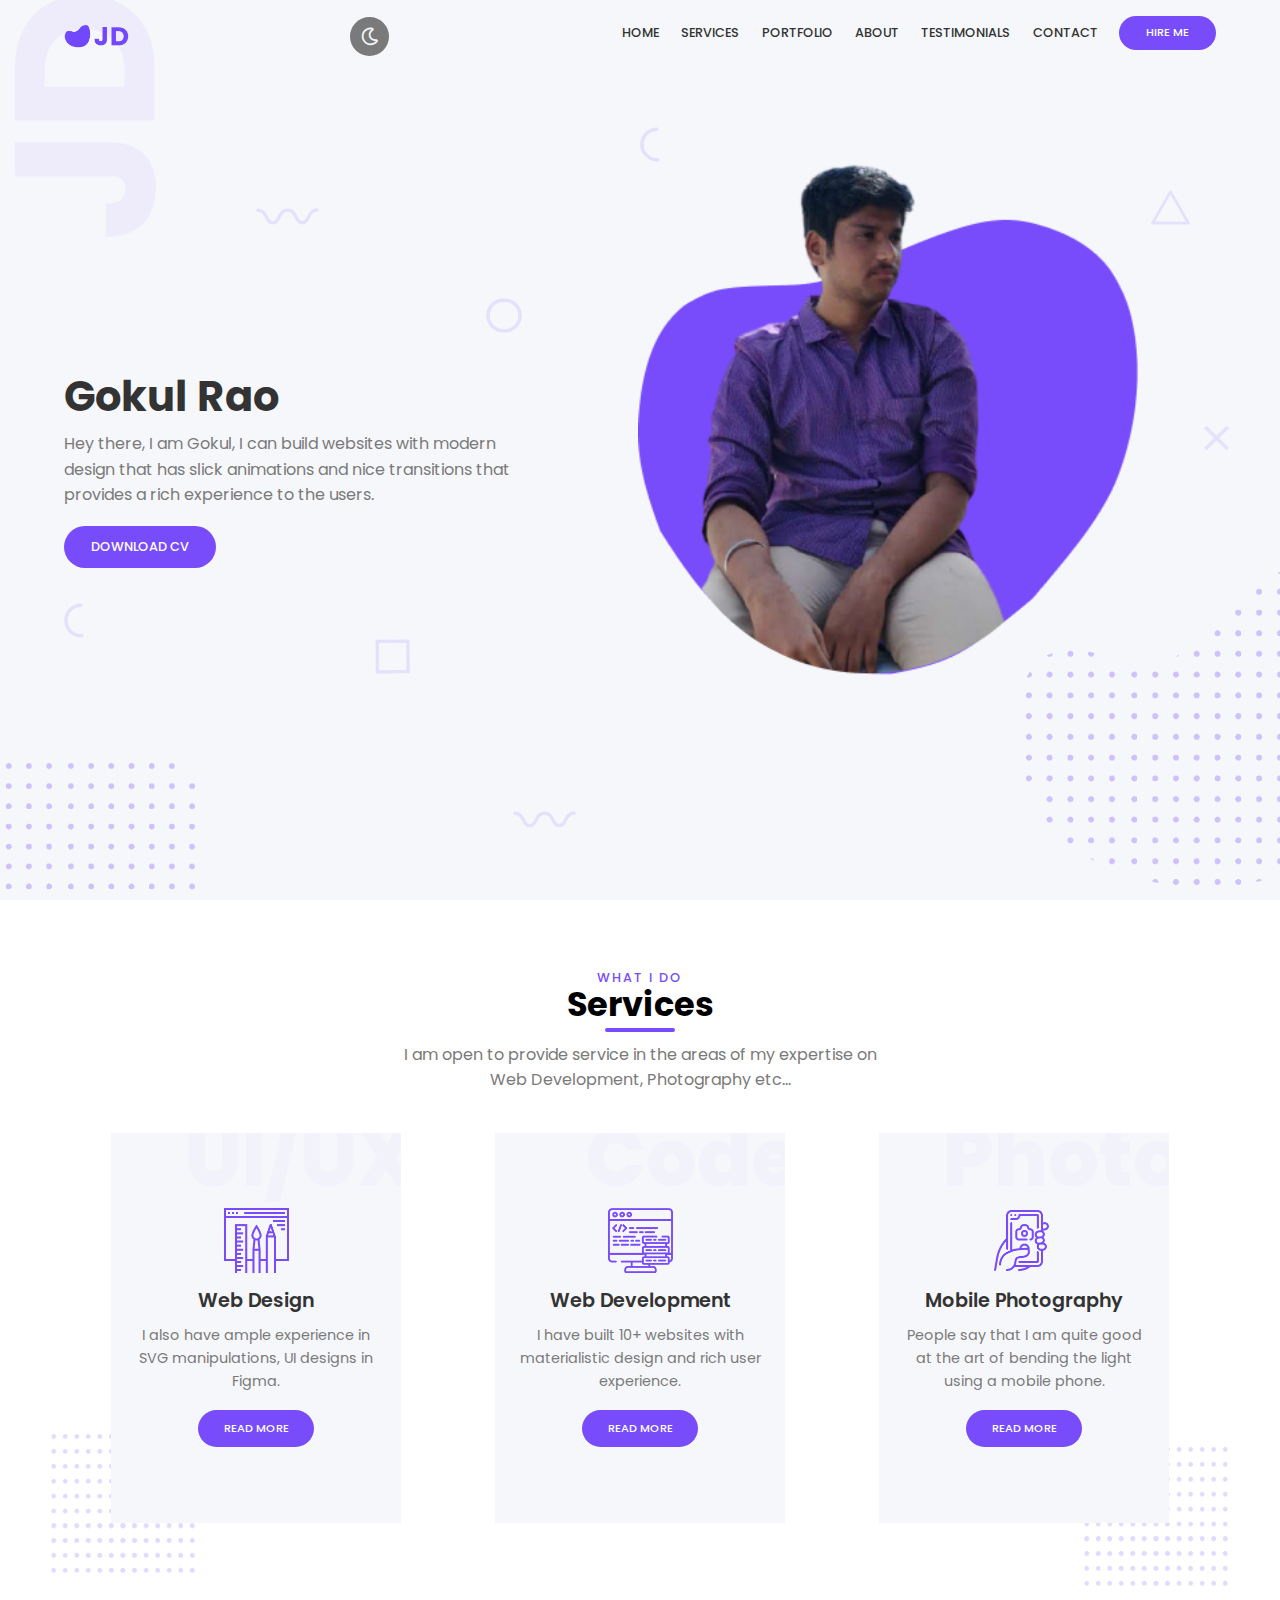
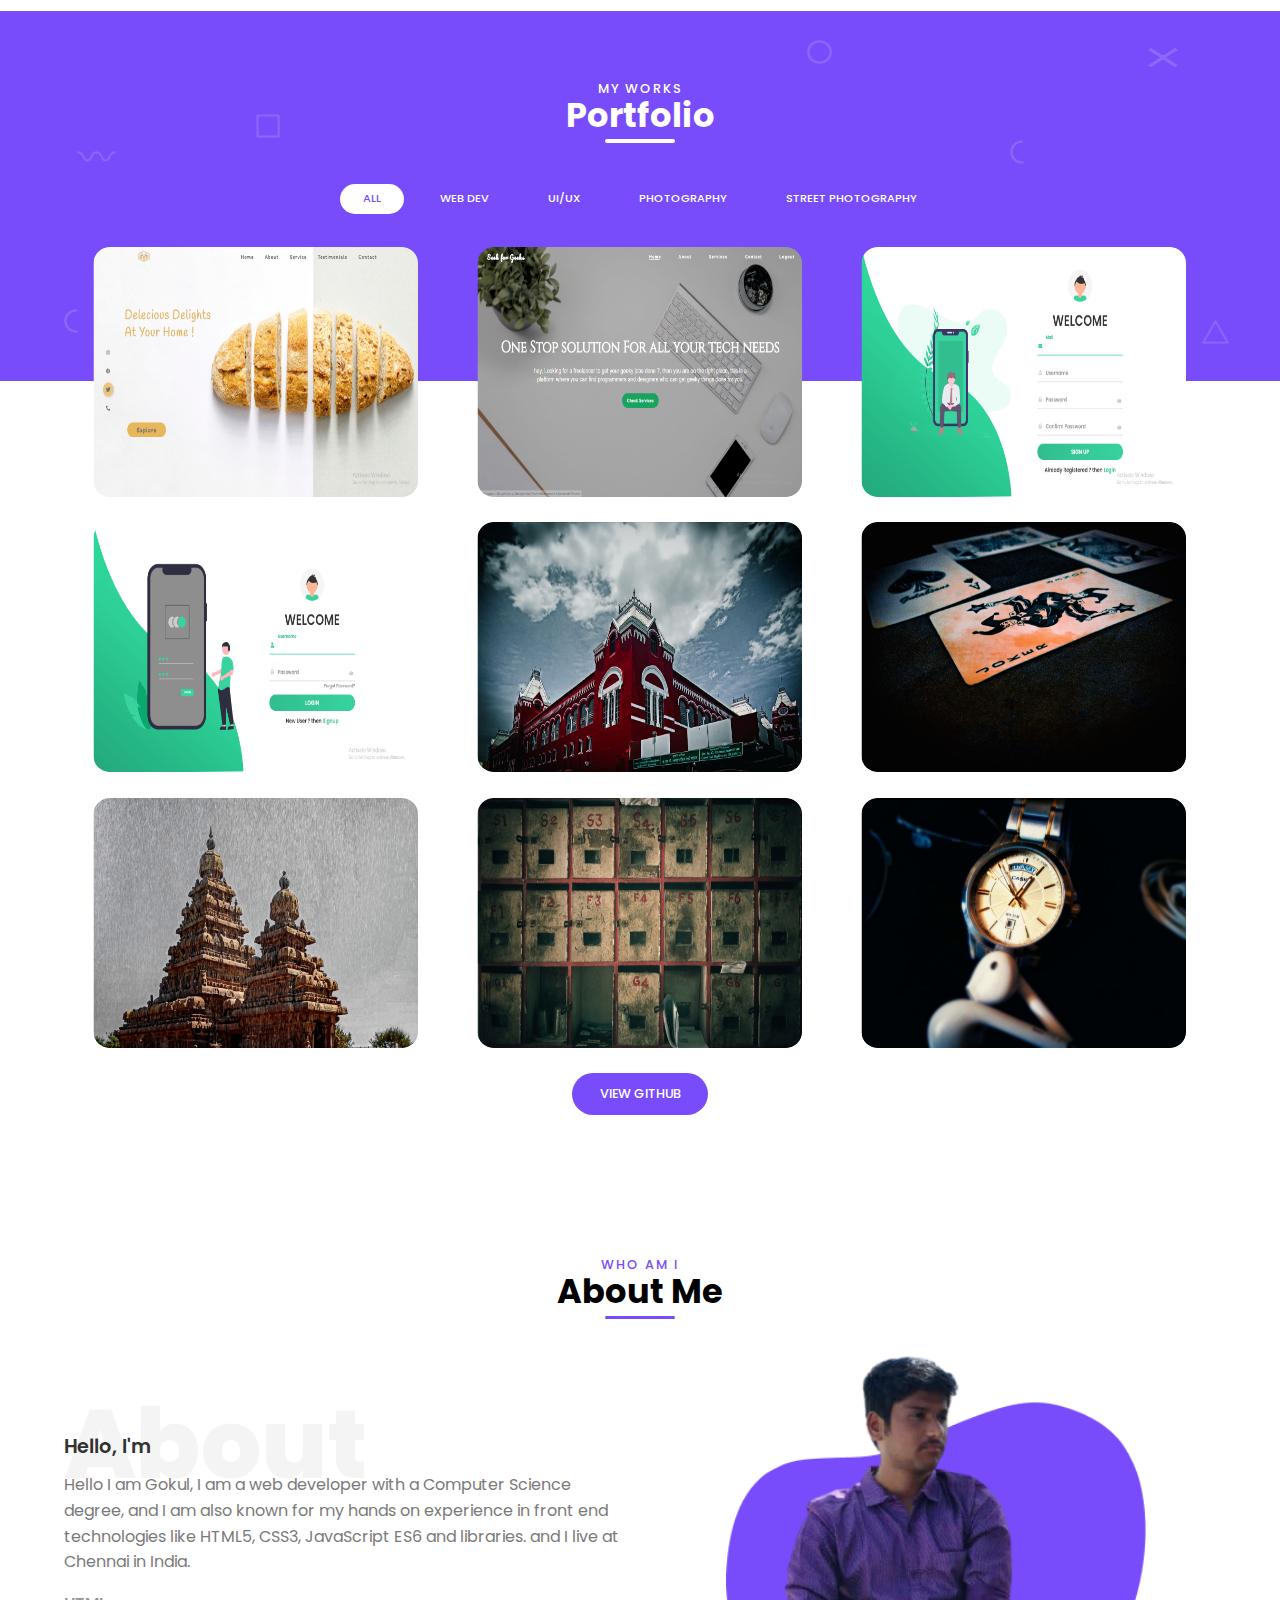
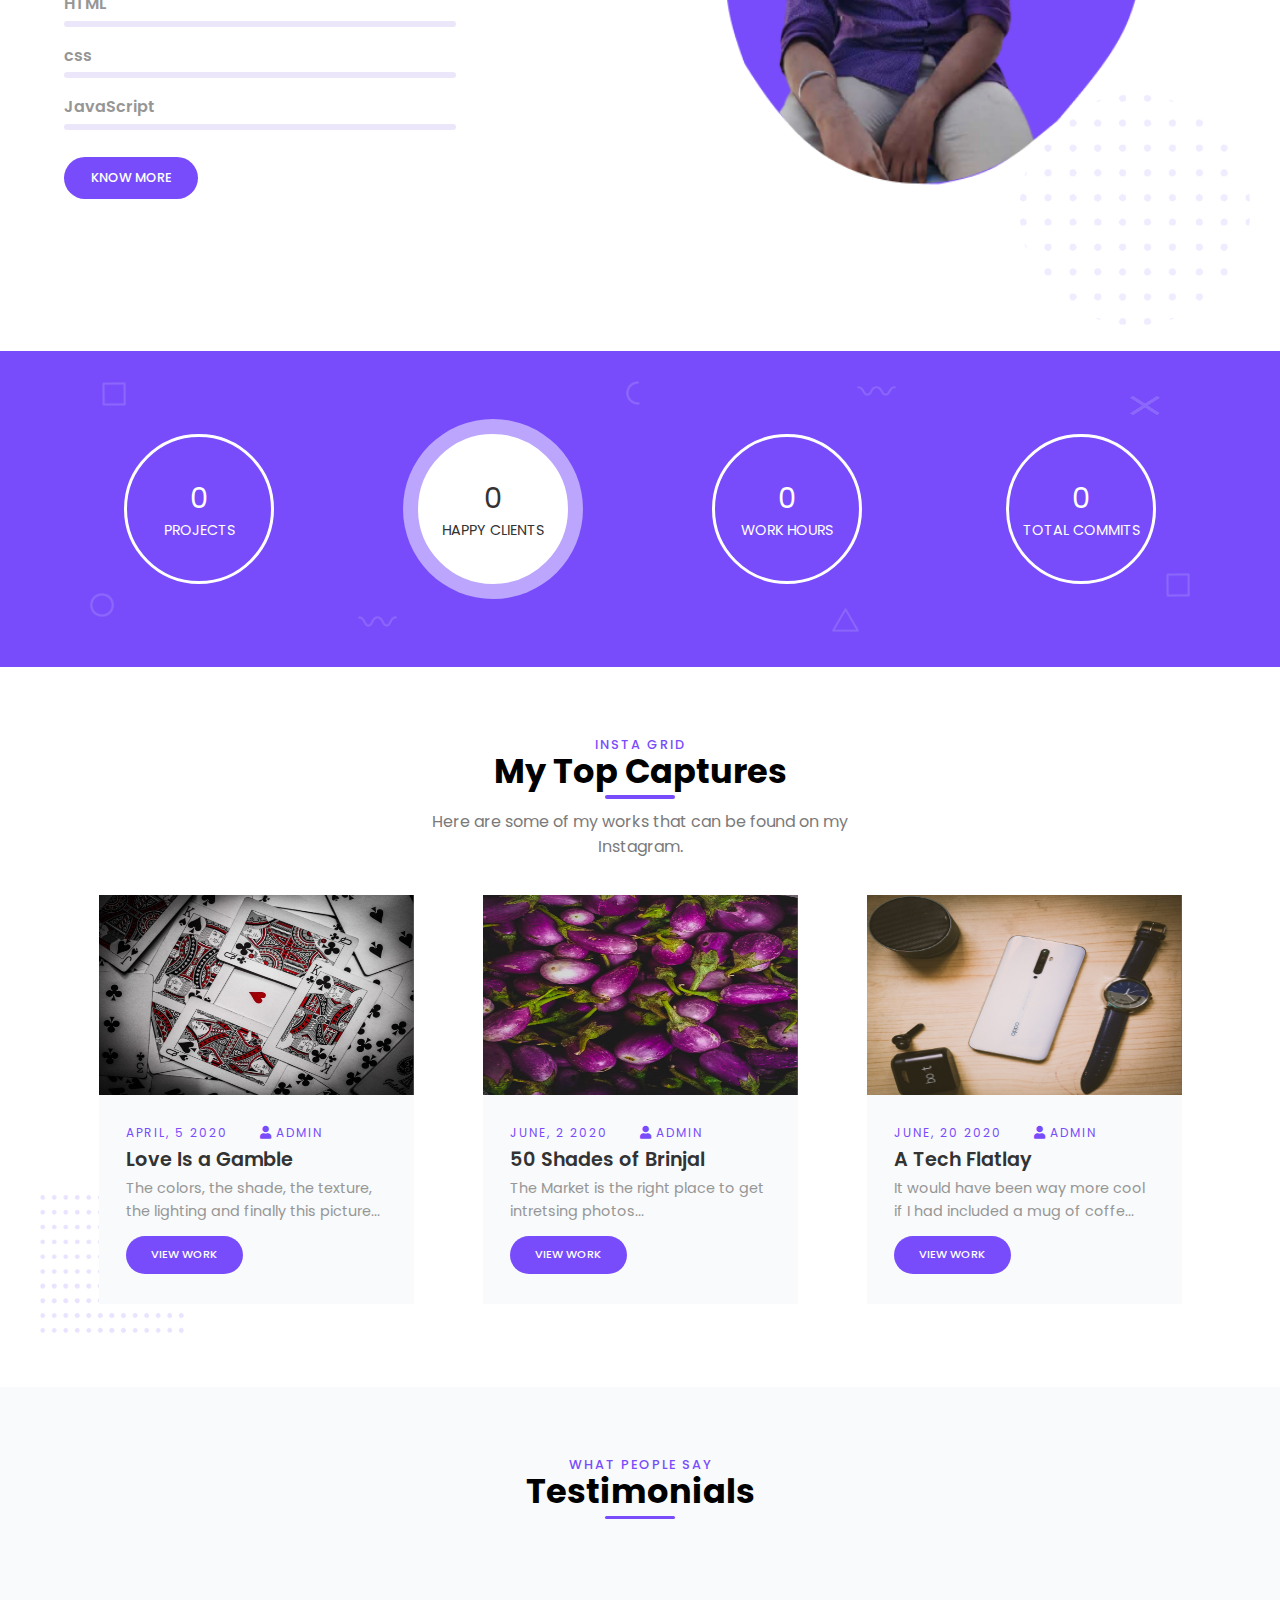
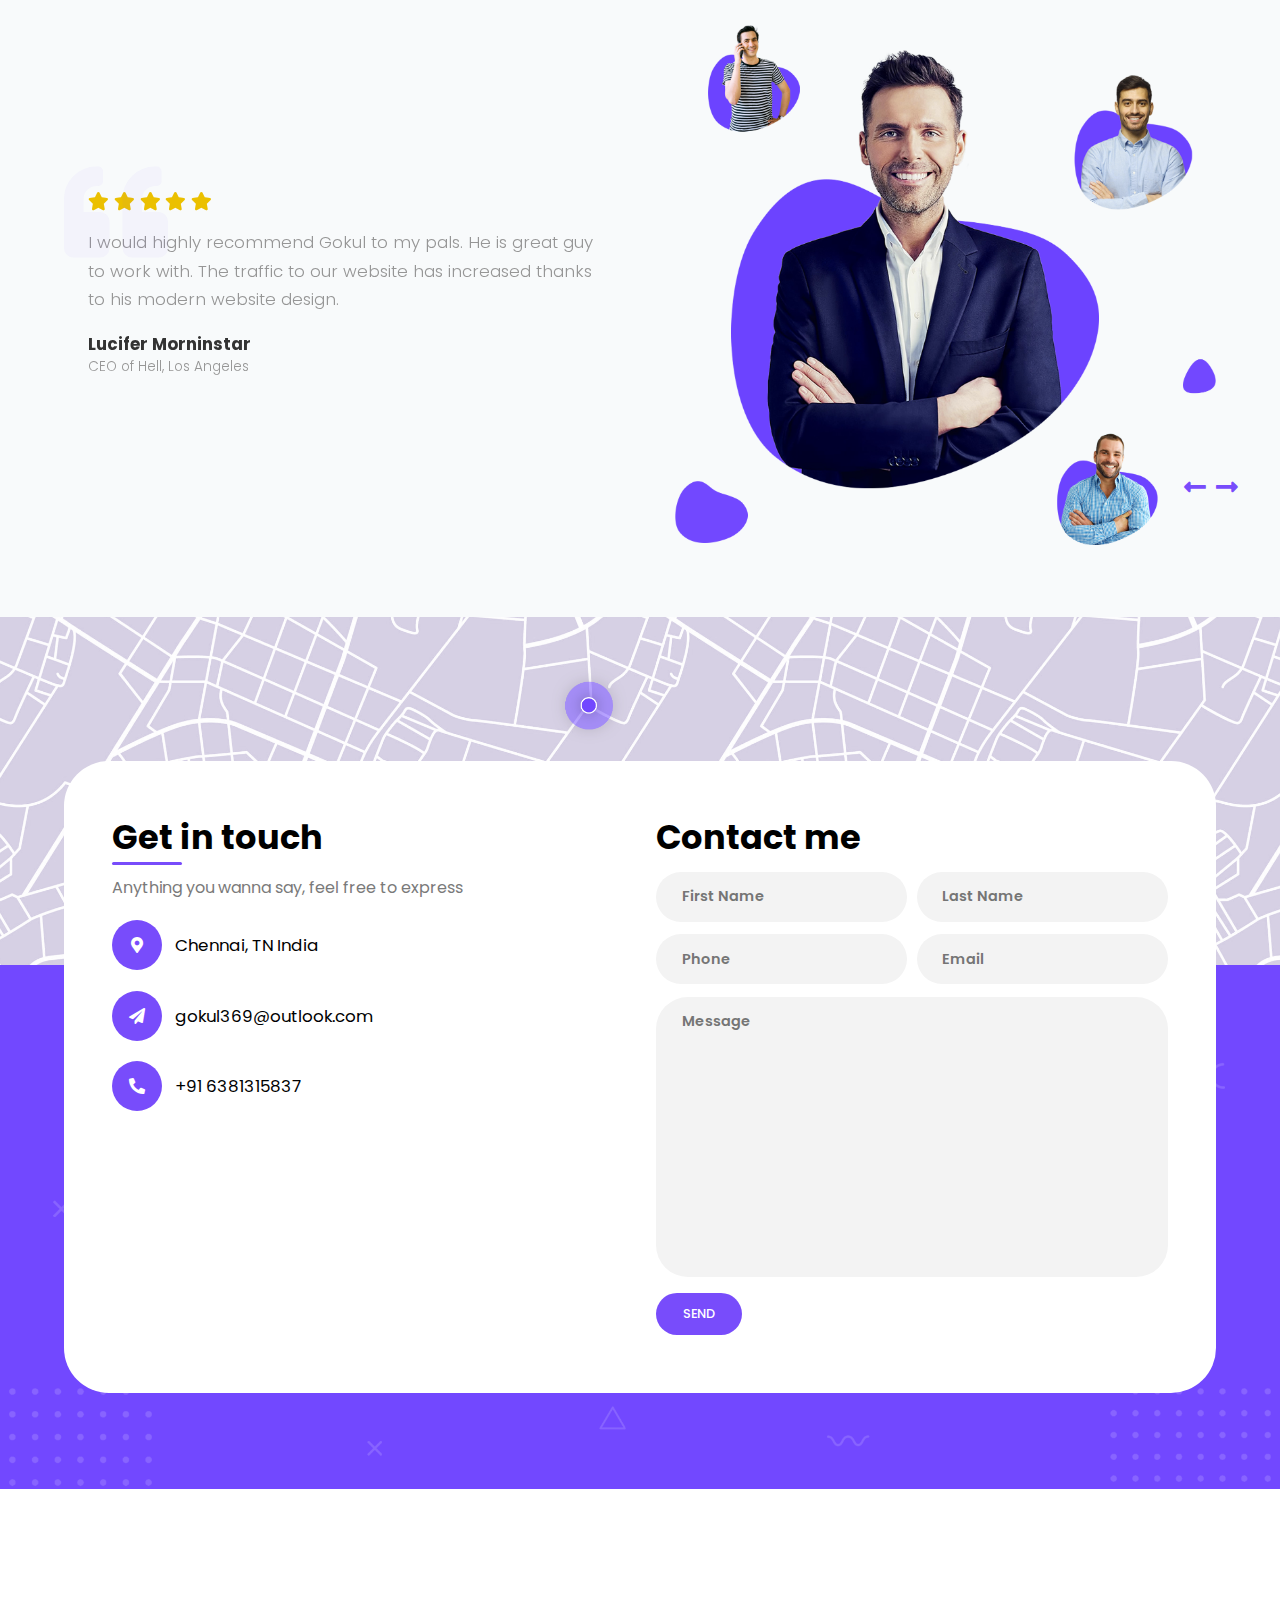
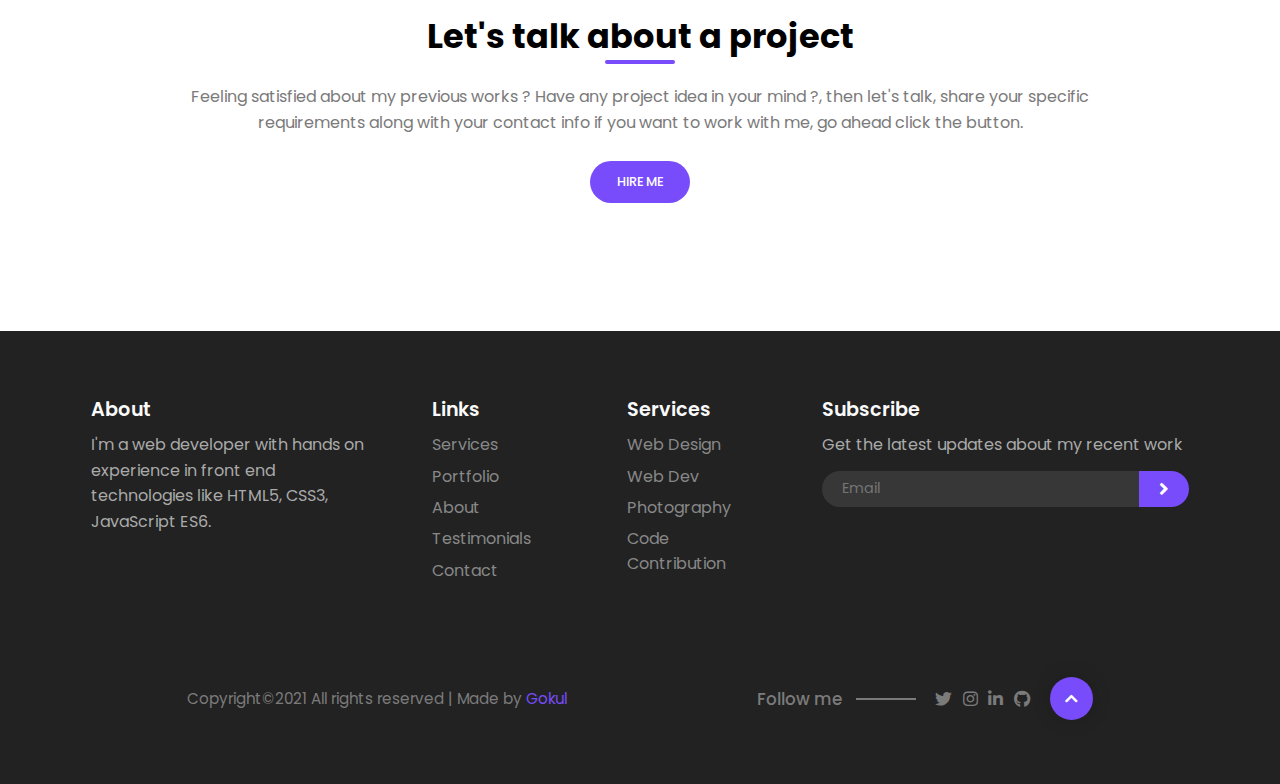
==== index.html @ b957c98c "Add files via upload" ====
<!DOCTYPE html>
<html lang="en">
  <head>
    <meta charset="UTF-8" />
    <meta http-equiv="X-UA-Compatible" content="IE=edge" />
    <meta name="viewport" content="width=device-width, initial-scale=1.0" />
    <title>Portfolio</title>
    <link rel="stylesheet" href="https://unpkg.com/swiper/swiper-bundle.min.css"/>
    <link rel="stylesheet" href="./css/style.css" />
    <link
      rel="stylesheet"
      href="https://cdnjs.cloudflare.com/ajax/libs/font-awesome/5.15.3/css/all.min.css"
    />
  </head>
  <body>
    <main class=" light big-wrapper">
      <header>
        <div class="overlay overlay-lg">
          <img src="./img/shapes/square.png" class="shape square" />
          <img src="./img/shapes/circle.png" class="shape circle" />
          <img src="./img/shapes/half-circle.png" class="shape half-circle1" />
          <img src="./img/shapes/half-circle.png" class="shape half-circle2" />
          <img src="./img/shapes/x.png" class="shape xshape" />
          <img src="./img/shapes/wave.png" class="shape wave wave1" />
          <img src="./img/shapes/wave.png" class="shape wave wave2" />
          <img src="./img/shapes/triangle.png" class="shape triangle" />
          <img src="./img/shapes/letters.png" class="letters" />
          <img src="./img/shapes/points1.png" class="points points1" />
        </div>
        <nav>
          <div class="container">
            <div class="logo">
              <img src="./img/logo.png" />
            </div>

            
          <div class=tgl-container>
            <button class="toggle-btn">
              <i class="far fa-moon"></i>
              <i class="far fa-sun"></i>
            </button>
          </div>

            <div class="links">
              <ul>
                <li><a class="coollink" href="#">Home</a></li>
                <li><a class="coollink" href="#Services">Services</a></li>
                <li><a class="coollink" href="#Portfolio">Portfolio</a></li>
                <li><a class="coollink" href="#About">About</a></li>
                <li>
                  <a class="coollink" href="#Testimonials">Testimonials</a>
                </li>
                <li><a class="coollink" href="#Contact">Contact</a></li>
                <li><a href="#Hireme" class="active">Hire me</a></li>
              </ul>
            </div>

            <div class="hamburger-menu">
              <div class="bar"></div>
            </div>
          </div>
        </nav>
        <div class="header-content">
          <div class="container grid-2">
            <div class="column1">
              <h1 class="header-title">Gokul Rao</h1>
              <p class="text">
                Hey there, I am Gokul, I can build websites with modern design that has slick animations and nice transitions that provides a rich  experience to the users. 

              </p>
              <a href="https://drive.google.com/file/d/1lMfftoCq1Aoj6Cp-bi5y8SafYhz9dzE-/view?usp=sharing" download class="btn">Download cv</a>
            </div>
            <div class="column2 image">
              <img src="img/shapes/points2.png" class="points points2" />
              <img src="./img/me.png" class="img-element z-index" />
            </div>
          </div>
        </div>
      </header>

      <section id="Services" class="Services section">
        <div class="container">
          <div class="section-header">
            <h3 class="title" data-title="What I Do">Services</h3>
            <p class="text">
              I am open to provide service in the areas of my expertise on Web Development, Photography etc...
            </p>
          </div>

          <div class="cards">
            <div class="card-wrap">
              <img
                src="img/shapes/points3.png"
                class="points points1 points-sq"
                alt=""
              />
              <div class="card" data-card="UI/UX">
                <div class="card-content z-index">
                  <img src="img/design-icon.png" class="icon" />
                  <h3 class="title-sm">Web Design</h3>
                  <p class="text">
                    I also have ample experience in SVG manipulations, UI designs in  Figma.
                  </p>
                  <a href="https://en.wikipedia.org/wiki/Web_design" class="btn small">Read More</a>
                </div>
              </div>
            </div>

            <div class="card-wrap">
              <div class="card" data-card="Code">
                <div class="card-content z-index">
                  <img src="img/code-icon.png" class="icon" />
                  <h3 class="title-sm">Web Development</h3>
                  <p class="text">
                    I have built 10+ websites with materialistic design and rich user experience.
                  </p>
                  <a href="https://en.wikipedia.org/wiki/Web_development" class="btn small">Read More</a>
                </div>
              </div>
            </div>

            <div class="card-wrap">
              <img
                src="img/shapes/points3.png"
                class="points points2 points-sq"
                alt=""
              />
              <div class="card" data-card="Photo">
                <div class="card-content z-index">
                  <img src="img/camera.png" class="icon" />
                  <h3 class="title-sm">Mobile Photography</h3>
                  <p class="text">
                    People say that I am quite good at the art of bending the light using a mobile phone.
                  </p>
                  <a href="https://davidsmcnamara.typepad.com/sixbysix/2012/06/what-is-mobile-photography.html" class="btn small">Read More</a>
                </div>
              </div>
            </div>
          </div>
        </div>
      </section>

      <section id="Portfolio" class="portfolio section">
        <div class="background-bg">
          <div class="overlay overlay-sm">
            <img src="img/shapes/half-circle.png" class="shape half-circle1" />
            <img
              src="./img/shapes/half-circle.png"
              class="shape half-circle2"
            />
            <img src="./img/shapes/square.png" class="shape square" />
            <img src="./img/shapes/wave.png" class="shape wave" />
            <img src="./img/shapes/circle.png" class="shape circle" />
            <img src="./img/shapes/triangle.png" class="shape triangle" />
            <img src="./img/shapes/x.png" class="shape xshape" />
          </div>
        </div>
        <div class="container">
          <div class="section-header">
            <h3 class="title" data-title="My Works">Portfolio</h3>
          </div>

          <div class="section-body">
            <div class="filter">
              <button class="filter-btn active" data-filter="*">All</button>
              <button class="filter-btn" data-filter=".webdev">Web Dev</button>
              <button class="filter-btn" data-filter=".ui">UI/UX</button>
              <button class="filter-btn" data-filter=".Photography">
                Photography
              </button>
              <button class="filter-btn" data-filter=".streetphotography">
                Street Photography
              </button>
            </div>
            <div class="grid">
             <a href="https://github.com/gokul-369/Baker-s-cafe">
              <div class="grid-item webdev">
                <div class="gallery-image">
                 <img src="img/portfolio/webdev1.png" />
                  <div class="img-overlay">
                    <div class="plus"></div>
                    <div class="img-description">
                      <h3>Web Dev</h3>
                      <h5>View Project</h5>
                    </div>
                  </div>
                </div>
              </div>
              </a>
              <a href="https://github.com/gokul-369/Seekthegeeks">
              <div class="grid-item webdev">
                <div class="gallery-image">
                  <img src="img/portfolio/webdev2.png" />
                  <div class="img-overlay">
                    <div class="plus"></div>
                    <div class="img-description">
                      <h3>Web Dev</h3>
                      <h5>View Project</h5>
                    </div>
                  </div>
                </div>
              </div>
              </a>
              <a href="https://gokul-369.github.io/Staticpro/signup.html">
              <div class="grid-item ui">
                <div class="gallery-image">
                  <img src="img/portfolio/ui1.png" />
                  <div class="img-overlay">
                    <div class="plus"></div>
                    <div class="img-description">
                      <h3>UI/UX</h3>
                      <h5>View Project</h5>
                    </div>
                  </div>
                </div>
              </div>
              </a>
              <a href="https://gokul-369.github.io/Staticpro/login.html">
              <div class="grid-item ui">
                <div class="gallery-image">
                  <img src="img/portfolio/ui2.png" />
                  <div class="img-overlay">
                    <div class="plus"></div>
                    <div class="img-description">
                      <h3>Login UI</h3>
                      <h5>View Project</h5>
                    </div>
                  </div>
                </div>
              </div>
              </a>
              <a href="https://www.instagram.com/p/CBSuwAan4NV/?utm_source=ig_web_copy_link">
              <div class="grid-item Photography streetphotography">
                <div class="gallery-image">
                  <img src="img/portfolio/pho2.png" />
                  <div class="img-overlay">
                    <div class="plus"></div>
                    <div class="img-description">
                      <h3>City Scapes</h3>
                      <h5>View Work</h5>
                    </div>
                  </div>
                </div>
              </div>
              </a>
              <a href="https://www.instagram.com/p/B_xM7EwgCtX/?utm_source=ig_web_copy_link">
              <div class="grid-item Photography">
                <div class="gallery-image">
                  <img src="img/portfolio/pho4.png" />
                  <div class="img-overlay">
                    <div class="plus"></div>
                    <div class="img-description">
                      <h3>Product Photography</h3>
                      <h5>View Work</h5>
                    </div>
                  </div>
                </div>
              </div>
              </a>
              <a href="https://www.instagram.com/p/CIUzivvge-5/?utm_source=ig_web_copy_link">
              <div class="grid-item Photography">
                <div class="gallery-image">
                  <img src="img/portfolio/pho7.png" />
                  <div class="img-overlay">
                    <div class="plus"></div>
                    <div class="img-description">
                      <h3>City Scapes</h3>
                      <h5>View Work</h5>
                    </div>
                  </div>
                </div>
              </div>
              </a>
              <a href="https://www.instagram.com/p/CKvaFJVr5GC/?utm_source=ig_web_copy_link">
              <div class="grid-item streetphotography Photography">
                <div class="gallery-image">
                  <img src="img/portfolio/pho12.png" />
                  <div class="img-overlay">
                    <div class="plus"></div>
                    <div class="img-description">
                      <h3>Street Photography</h3>
                      <h5>View Work</h5>
                    </div>
                  </div>
                </div>
              </div>
              </a>
              <a href="https://www.instagram.com/p/B_UuMm4AuDb/?utm_source=ig_web_copy_link">
              <div class="grid-item Photography">
                <div class="gallery-image">
                  <img src="img/portfolio/pho13.png" />
                  <div class="img-overlay">
                    <div class="plus"></div>
                    <div class="img-description">
                      <h3>Product Photography</h3>
                      <h5>View Work</h5>
                    </div>
                  </div>
                </div>
              </div>
              </a>
            </div>
            <div class="more-folio">
              <a href="https://github.com/gokul-369" class="btn">View Github</a>
            </div>
          </div>
        </div>
      </section>

      <section id="About" class="about section">
        <div class="container">
          <div class="section-header">
            <h3 class="title" data-title="Who am i">About Me</h3>
          </div>

          <div class="section-body grid-2">
            <div class="column1">
              <h3 class="title-sm">Hello, I'm</h3>
              <p class="text">
                Hello I am Gokul, I am a web developer with a Computer Science degree,
                and I am also known for my hands on experience in front end technologies like HTML5, CSS3, JavaScript ES6 and libraries.
                and I live at Chennai in India. 
              </p>
              <div class="skills">
                <div class="skill html">
                  <h3 class="skill-title">HTML</h3>
                  <div class="skill-bar">
                    <div class="skill-progress" data-progress="90%"></div>
                  </div>
                </div>

                <div class="skill css">
                  <h3 class="skill-title">css</h3>
                  <div class="skill-bar">
                    <div class="skill-progress" data-progress="70%"></div>
                  </div>
                </div>

                <div class="skill js">
                  <h3 class="skill-title">JavaScript</h3>
                  <div class="skill-bar">
                    <div class="skill-progress" data-progress="80%"></div>
                  </div>
                </div>
              </div>
              <a href="#About" class="btn">know more</a>
            </div>

            <div class="column2 image">
              <img src="img/shapes/points4.png" class="points" />
              <img src="img/me.png" class="z-index" />
            </div>
          </div>
        </div>
      </section>

      <section class="records">
        <div class="overlay overlay-sm">
          <img src="./img/shapes/square.png" alt="" class="shape square1" />
          <img src="./img/shapes/square.png" alt="" class="shape square2" />
          <img src="./img/shapes/circle.png" alt="" class="shape circle" />
          <img
            src="./img/shapes/half-circle.png"
            alt=""
            class="shape half-circle"
          />
          <img src="./img/shapes/wave.png" alt="" class="shape wave wave1" />
          <img src="./img/shapes/wave.png" alt="" class="shape wave wave2" />
          <img src="./img/shapes/x.png" alt="" class="shape xshape" />
          <img src="./img/shapes/triangle.png" alt="" class="shape triangle" />
        </div>
        <div class="container">
          <div class="wrap">
            <div class="record-circle">
              <h2 class="number" data-num="20">0</h2>
              <h4 class="sub-title">Projects</h4>
            </div>
          </div>

          <div class="wrap">
            <div class="record-circle active">
              <h2 class="number" data-num="14">0</h2>
              <h4 class="sub-title">Happy Clients</h4>
            </div>
          </div>

          <div class="wrap">
            <div class="record-circle">
              <h2 class="number" data-num="369">0</h2>
              <h4 class="sub-title">Work Hours</h4>
            </div>
          </div>

          <div class="wrap">
            <div class="record-circle">
              <h2 class="number" data-num="160">0</h2>
              <h4 class="sub-title">Total Commits</h4>
            </div>
          </div>
        </div>
      </section>

      <section class="blog section">
        <div class="container">
          <div class="section-header">
            <h3 class="title" data-title="Insta grid">My Top Captures</h3>
            <p class="text">Here are some of my works that can be found on my Instagram.</p>
          </div>

          <div class="blog-wrapper">
           
            <div class="blog-wrap">
              <img src="img/shapes/points3.png"class="points points-sq">
              <div class="blog-card">
                <div class="blog-image">
                  <img src="img/pho5.jpeg" >
                </div>
                <div class="blog-content">
                  <div class="blog-info">
                    <h5 class="blog-date">April, 5 2020</h5>
                    <h5 class="blog-user"><i class="fas fa-user"></i>Admin</h5>
                </div>
                <h3 class="title-sm">Love Is a Gamble</h3>
                <p class="blog-text">
                  The  colors, the shade, the texture, the lighting and finally this picture...
                </p>
                <a href="https://www.instagram.com/p/B-uNwl9guGa/?utm_source=ig_web_copy_link" class="btn small">View work</a>
              </div>
            </div>
          </div>

             <div class="blog-wrap">
              <div class="blog-card">
                <div class="blog-image">
                  <img src="img/pho8.jpeg" >
                </div>
                <div class="blog-content">
                  <div class="blog-info">
                    <h5 class="blog-date">June, 2 2020</h5>
                    <h5 class="blog-user"><i class="fas fa-user"></i>Admin</h5>
                </div>
                <h3 class="title-sm">50 Shades of Brinjal</h3>
                <p class="blog-text">
                  The Market is the  right place to get intretsing photos...
                </p>
                <a href="https://www.instagram.com/p/CCiMPchAit7/?utm_source=ig_web_copy_link" class="btn small">View work</a>
              </div>
            </div>
          </div>

             <div class="blog-wrap">
              <div class="blog-card">
                <div class="blog-image">
                  <img src="img/pho10.jpeg" >
                </div>
                <div class="blog-content">
                  <div class="blog-info">
                    <h5 class="blog-date">June, 20 2020</h5>
                    <h5 class="blog-user"><i class="fas fa-user"></i>Admin</h5>
                </div>
                <h3 class="title-sm">A Tech Flatlay</h3>
                <p class="blog-text">
                  It would have been way more cool if I had included a mug of coffe...
                </p>
                <a href="https://www.instagram.com/p/CIGEy9JAU_Q/?utm_source=ig_web_copy_link" class="btn small">view work</a>
              </div>
            </div>
          </div>
        </div>
      </section>

      <section id="Testimonials"class="testimonials section">
        <div class="container">
          <div class="section-header">
            <h3 class="title" data-title="what people say">Testimonials</h3>
          </div>

          <div class="testi-content grid-2">
            <div class="column1 reviews">
              <div class="swiper-container">
                <div class="swiper-wrapper">

                  <div class="swiper-slide review">
                  <i class="fas fa-quote-left quote"></i>
                  <div class="rate">
                    <i class="fas fa-star"></i>
                    <i class="fas fa-star"></i>
                    <i class="fas fa-star"></i>
                    <i class="fas fa-star"></i>
                    <i class="fas fa-star"></i>
                  </div>
  
                  <p class="review-text">
                    I would highly recommend Gokul to my pals. He is great guy to work with. The traffic to our website has increased thanks to his modern website design.  
                  </p>
  
                  <div class="review-info">
                    <h3 class="review-name">Lucifer Morninstar</h3>
                    <h5 class="review-job">CEO of Hell, Los Angeles</h5>
                  </div>
                </div>

                  <div class="swiper-slide review">
                  <i class="fas fa-quote-left quote"></i>
                  <div class="rate">
                    <i class="fas fa-star"></i>
                    <i class="fas fa-star"></i>
                    <i class="fas fa-star"></i>
                    <i class="fas fa-star"></i>
                    <i class="fas fa-star"></i>
                  </div>
  
                  <p class="review-text">
                    We at Night's Watch were very impressed with the all aspects of our new website. We would highly reccomend Gokul to anyone looking to build a new website. 
                  </p>
  
                  <div class="review-info">
                    <h3 class="review-name">John Snow</h3>
                    <h5 class="review-job">CEO, Night's Watch</h5>
                  </div>
                </div>
  
                  <div class="swiper-slide review">
                  <i class="fas fa-quote-left quote"></i>
                  <div class="rate">
                    <i class="fas fa-star"></i>
                    <i class="fas fa-star"></i>
                    <i class="fas fa-star"></i>
                    <i class="fas fa-star"></i>
                    <i class="fas fa-star"></i>
                  </div>
  
                  <p class="review-text">
                    Quick response to changes/questions/ideas. Someone always answers right away. 
                  </p>
  
                  <div class="review-info">
                    <h3 class="review-name">Arsene Lupin</h3>
                    <h5 class="review-job">Burglar, Paris</h5>
                  </div>
                </div>
  
                  <div class="swiper-slide review">
                  <i class="fas fa-quote-left quote"></i>
                  <div class="rate">
                    <i class="fas fa-star"></i>
                    <i class="fas fa-star"></i>
                    <i class="fas fa-star"></i>
                    <i class="fas fa-star"></i>
                    <i class="fas fa-star"></i>
                  </div>
  
                  <p class="review-text">
                    The designs and work is spectacular and very unique. I really appreciate the work that he has done with the responsiveness of the website. 
                  </p>
  
                  <div class="review-info">
                    <h3 class="review-name">Bruce Wayne</h3>
                    <h5 class="review-job">Vigilantee, Gotham</h5>
                  </div>
                </div>
              </div>

              <div class="review-nav swiper-button-prev">
                   <i class="fas fa-long-arrow-alt-left"></i>
                 </div> 
                 <div class="review-nav swiper-button-next">
                   <i class="fas fa-long-arrow-alt-right"></i>
                 </div> 
              </div>       
            </div>

            <div class="column2 image">
              <img src="img/testi.png" class="img-element">
            </div>
          </div>
        </div>
      </section>

      <section id="Contact" class="contact section">
        <div class="container">
          <div class="contact-box">
            <div class="contact-info">
              <h3 class="title">Get in touch</h3>
              <p class="text">Anything you wanna say, feel free to express</p>
              <div class="information-wrap">

                <div class="information">
                  <div class="contact-icon">
                    <i class="fas fa-map-marker-alt"></i>
                  </div>
                  <p class="info-text">Chennai, TN India</p>
                </div>

                <div class="information">
                  <div class="contact-icon">
                    <i class="fas fa-paper-plane"></i>
                  </div>
                  <p class="info-text">gokul369@outlook.com</p>
                </div>

                <div class="information">
                  <div class="contact-icon">
                    <i class="fas fa-phone-alt"></i>
                  </div>
                  <p class="info-text">+91 6381315837</p>
                </div>

              </div>
            </div>

            <div class="contact-form">
              <h3 class="title">Contact me</h3>
              <div class="row">
                <input type="text" class="contact-input" placeholder="First Name">
                <input type="text" class="contact-input" placeholder="Last Name">
              </div>
               <div class="row">
                <input type="text" class="contact-input" placeholder="Phone">
                <input type="email" class="contact-input" placeholder="Email">
              </div>
              <div class="row">
                <textarea name="message" class="contact-input textarea" placeholder="Message"></textarea>
              </div>
              <a href="#Contact" class="btn">Send</a>
            </div>
          </div>
        </div>
      </section>

      <section id="Hireme" class="hireme">
        <div class="container">
          <h3 class="title">Let's talk about a project</h3>
          <p class="text">Feeling satisfied about my previous works ? Have any project idea in your mind ?, then let's talk, share your specific requirements along with your contact info if you want to work with me, go ahead click the button.</p>
          <a href="mailto:gokul369@outlook.com" class="btn">Hire me</a>
        </div>
      </section>
    </main>
    <footer class="footer">
     <div class="container">
       <div class="grid-4">
         <div class="grid-4-col footer-about">
           <h3 class="title-sm">About</h3>
           <p class="text"> I'm a web developer with hands on experience in front end technologies like HTML5, CSS3, JavaScript ES6.
            </p>
         </div>

         <div class="grid-4-col footer-links">
           <h3 class="title-sm">Links</h3>
           <ul>
             <li>
               <a href="#Services">Services</a>
             </li>
             <li>
               <a href="#Portfolio">Portfolio</a>
             </li>
             <li>
               <a href="#About">About</a>
             </li>
             <li>
               <a href="#Testimonial">Testimonials</a>
             </li>
             <li>
               <a href="#Contact">Contact</a>
             </li>
           </ul>
         </div>

         <div class="grid-4-col footer-links">
           <h3 class="title-sm">Services</h3>
           <ul>
             <li><a href="#">Web Design</a></li>
             <li><a href="#">Web Dev</a></li>
             <li><a href="#">Photography</a></li>
             <li><a href="#">Code Contribution</a></li>
           </ul>
         </div>

         <div class="grid-4-col footer-newsletter">
          <h3 class="title-sm">Subscribe</h3>
          <p class="text">Get the latest updates about my recent work</p>
          <div class="footer-input-wrap">
            <input type="email" class="footer-input" placeholder="Email">
            <a href="#" class="input-arrow">
              <i class="fas fa-angle-right"></i>
            </a>
          </div>
          
         </div>
       </div>

       <div class="bottom-footer">
         <div class="copyright">
           <p class="text">
             Copyright&copy;2021 All rights reserved | Made by <span>Gokul</span>
           </p>
         </div>

         <div class="followme-wrap">
           <div class="followme">
             <h3>Follow me</h3>
             <span class="footer-line"></span>
            <div class="social-media">
              <a href="https://twitter.com/the_prophe_c"> <i class="fab fa-twitter"></i></a>
              <a href="https://www.instagram.com/gokul__369"> <i class="fab fa-instagram"></i></a>
              <a href="https://www.linkedin.com/in/gokul-rao-40773a1b6/"> <i class="fab fa-linkedin-in"></i></a>
              <a href="https://www.instagram.com/gokul__369/"> <i class="fab fa-github"></i></a>
            </div>
           </div>
           <div class="back-btn-wrap">
              <a href="#" class="back-btn">
                <i class="fas fa-chevron-up"></i>
              </a>
           </div>
         </div>
       </div>
     </div>
    </footer>
    <script src="https://cdnjs.cloudflare.com/ajax/libs/jquery/3.5.1/jquery.min.js"></script>
    <script src="js/isotope.pkgd.min.js"></script>
    <script src="https://unpkg.com/swiper/swiper-bundle.min.js"></script>
    <script src="./js/app.js"></script>
  </body>
</html>
---- css/style.css ----
@import url("https://fonts.googleapis.com/css2?family=Poppins:wght@100;200;300;400;500;600;700;800;900&display=swap");

:root {
  --dark-one: #333;
  --dark-two: #7a7a7a;
  --main-color: #784cfb;
  --light-one: #fff;
  --light-two: #f8fafb;
  --light-three: #f6f7fb;
}

.light {
  --dark-one: #333;
  --dark-two: #7a7a7a;
  --main-color: #784cfb;
  --light-one: #fff;
  --light-two: #f8fafb;
  --light-three: #f6f7fb;
}

.dark {
  --dark-one: rgb(255, 255, 255);
  --dark-two: #fcfcfc;
  --main-color: #784cfb;
  --light-one: #333333;
  --light-two: #494949;
  --light-three: #5f5f5f;
}

/*regular styles */
html {
  scroll-behavior: smooth;
}
*,
*::before,
*::after {
  margin: 0;
  padding: 0;
  box-sizing: border-box;
}
body,
button,
input,
textarea {
  font-family: "Poppins", sans-serif;
}
a {
  text-decoration: none;
}
ul {
  list-style: none;
}
img {
  width: 100%;
}
.container {
  position: relative;
  z-index: 5;
  max-width: 92rem;
  margin: 0 auto;
  padding: 0 4rem;
}
.stop-scrolling {
  height: 100%;
  overflow: hidden;
}
.grid-2 {
  display: grid;
  grid-template-columns: repeat(2, 1fr);
  align-items: center;
  justify-content: center;
}
.text {
  font-size: 1.25rem;
  color: var(--dark-two);
  line-height: 1.6;
}
.column1 {
  margin-right: 1.5rem;
}
.column2 {
  margin-left: 1.5rem;
}
.image {
  position: relative;
  display: flex;
  align-items: center;
  justify-content: center;
}
.z-index {
  position: relative;
  z-index: 2;
}

.overlay {
  position: absolute;
  width: 100%;
  height: 100%;
  overflow: hidden;
  left: 0;
  top: 0;
}
.overlay .shape {
  width: initial;
  opacity: 0.13;
  position: absolute;
}
.overlay.overlay-lg .shape {
  height: 55px;
}
.overlay.overlay-lg .shape.wave {
  height: initial;
  width: 88px;
}

.overlay.overlay-lg .shape.xshape {
  height: 38px;
}

.overlay.overlay-sm .shape {
  filter: brightness(0) invert(1);
  opacity: 0.15;
  height: 40px;
}
.overlay.overlay-sm .shape.wave {
  height: initial;
  width: 70px;
}
.overlay.overlay-sm .shape.xshape {
  width: 30px;
}
.points {
  opacity: 0.3;
  position: absolute;
}
.section {
  padding: 7rem 0;
  overflow: hidden;
}
.section-header {
  text-align: center;
  margin-bottom: 1.5rem;
}
.title {
  position: relative;
  display: inline-block;
  padding-bottom: 1rem;
  margin-bottom: 0.6rem;
  line-height: 1;
  font-size: 2.8rem;
}
.title::before {
  content: attr(data-title);
  display: block;
  margin-bottom: 0.4rem;
  color: var(--main-color);
  font-size: 1.15rem;
  font-weight: 500;
  text-transform: uppercase;
  letter-spacing: 3px;
}
.title:after {
  content: "";
  position: absolute;
  width: 90px;
  height: 5px;
  border-radius: 3px;
  background-color: var(--main-color);
  bottom: 0;
  left: 50%;
  transform: translateX(-50%);
}
.section-header .text {
  max-width: 600px;
  margin: 0 auto;
}
.title-sm {
  color: var(--dark-one);
  font-weight: 600;
  font-size: 1.6rem;
}
.points-sq {
  width: 210px;
}
.btn {
  display: inline-block;
  padding: 0.85rem 2rem;
  background-color: var(--main-color);
  color: var(--light-one);
  border-radius: 2rem;
  font-size: 1.05rem;
  font-weight: 500;
  text-transform: uppercase;
  transition: 0.3s;
}
.btn.small {
  padding: 0.7rem 1.8rem;
  font-size: 1rem;
}
.btn:hover {
  background-color: #6b44e0;
}

/*regular styles over */

/*header*/
header {
  width: 100%;
  position: relative;
  overflow: hidden;
  background-color: var(--light-three);
}
nav {
  width: 100%;
  position: relative;
  z-index: 50;
}

nav .container {
  height: 6rem;
  display: flex;
  justify-content: space-between;
  align-items: center;
}
.toggle-btn {
  display: inline-block;
  border: none;
  background-color: var(--dark-two);
  color: var(--light-three);
  outline: none;
  cursor: pointer;
  height: 39px;
  width: 39px;
  border-radius: 50%;
  font-size: 1.1rem;
  transition: 0.3s;
}
.toggle-btn i:last-child:hover{
color:var(--dark-one);
}
.big-wrapper.light .toggle-btn i:last-child {
  display: none;
  pointer-events: none;
  cursor: none;
}
.big-wrapper.light .toggle-btn i:first-child {
  display: block;
}
.big-wrapper.dark .toggle-btn i:last-child {
  display: block;
}
.big-wrapper.dark .toggle-btn i:first-child {
  display: none;
  pointer-events: none;
  cursor: none;
}
.toggle-btn i {
  line-height: 39px;
}
.toggle-btn:hover {
  background-color: var(--main-color);
}
.logo {
  width: 80px;
  display: flex;
  align-items: center;
  justify-content: space-around;
  transition: 0.3s;
}
.links ul {
  display: flex;
}
.links a {
  display: inline-block;
  padding: 0.9rem 1.2rem;
  color: var(--dark-one);
  font-size: 1.05rem;
  text-transform: uppercase;
  font-weight: 500;
  line-height: 1;
  transition: 0.3s;
}
.links a.active {
  background-color: var(--main-color);
  color: var(--light-one);
  border-radius: 2rem;
  font-size: 1rem;
  padding: 0.9rem 2rem;
  margin-left: 1rem;
}
.links a:hover {
  color: var(--main-color);
}
.links a.active:hover {
  color: var(--light-one);
  background-color: #6b44e0;
}

.hamburger-menu {
  width: 2.7rem;
  height: 3rem;
  z-index: 100;
  position: fixed;
  right: 20px;
  align-items: center;
  justify-content: flex-end;
  display: none;
}
.hamburger-menu .bar {
  position: relative;
  width: 2.1rem;
  height: 3px;
  border-radius: 3px;
  background-color: var(--dark-one);
  transition: 0.5s;
}
.bar::before,
.bar::after {
  content: "";
  position: absolute;
  width: 2.1rem;
  height: 3px;
  border-radius: 3px;
  background-color: var(--dark-one);
  transition: 0.5s;
}

.bar::before {
  transform: translateY(-9px);
}
.bar::after {
  transform: translateY(9px);
}
nav.open .hamburger-menu .bar {
  background-color: transparent;
  transform: rotate(360deg);
}
nav.open .hamburger-menu .bar::before {
  transform: translateY(0) rotate(45deg);
  background-color: var(--light-one);
}
nav.open .hamburger-menu .bar::after {
  transform: translateY(0) rotate(-45deg);
  background-color: var(--light-one);
}
nav.open .links {
  transform: translateX(0);
}

.coollink::after {
  content: "";
  display: block;
  width: 0;
  height: 2px;
  margin-top: 4px;
  background: var(--main-color);
  transition: width 0.4s;
}
.coollink:hover::after {
  width: 100%;
  transition: width 0.4s;
}

.header-content .container.grid-2 {
  grid-template-columns: 2.5fr 3.5fr;
  min-height: calc(100vh - 6rem);
  padding-bottom: 2.5rem;
  text-align: left;
}

.header-title {
  font-size: 3.8rem;
  line-height: 0.8;
  color: var(--dark-one);
}
.header-content .text {
  margin: 2.15rem 0;
}

.header-content .image .img-element {
  max-width: 750px;
}

header .square {
  right: 68%;
  top: 71%;
}
header .triangle {
  right: 7%;
  bottom: 75%;
}
header .xshape {
  right: 4%;
  bottom: 50%;
}
header .half-circle1 {
  left: 50%;
  bottom: 82%;
}
header .half-circle2 {
  left: 5%;
  top: 67%;
}
header .wave1 {
  left: 20%;
  bottom: 75%;
}
header .wave2 {
  right: 55%;
  bottom: 8%;
}
header .circle {
  left: 38%;
  bottom: 63%;
}
header .points1 {
  width: 420px;
  bottom: -75px;
  left: -150px;
}
header .points2 {
  width: 70%;
  top: 65%;
  left: 71%;
}

.letters {
  position: absolute;
  width: 13.5%;
  top: -5px;
  left: 15px;
  opacity: 0.06;
}

/*header over*/

/*services*/
.Services {
  background-color: var(--light-one);
}
.card {
  width: 100%;
  max-width: 390px;
  min-height: 520px;
  background-color: var(--light-three);
  display: flex;
  align-items: center;
  justify-content: center;
  text-align: center;
  padding: 3rem 2rem;
  overflow: hidden;
  position: relative;
  transition: 0.3s;
}
.card-wrap {
  position: relative;
  margin: 1.7rem 0.8rem;
}
.cards {
  display: flex;
  justify-content: space-around;
  flex-wrap: wrap;
  width: 100%;
}
.icon {
  width: 90px;
  margin-bottom: 1.7rem;
}
.card .title-sm {
  line-height: 0.8;
}
.card .text {
  font-size: 1.15rem;
  margin: 1.8rem 0;
}
.card::before {
  content: attr(data-card);
  position: absolute;
  top: -15px;
  right: -15px;
  font-size: 6rem;
  font-weight: 800;
  line-height: 1;
  color: var(--main-color);
  opacity: 0.025;
}
.card:after {
  content: "";
  width: 100%;
  height: 0px;
  position: absolute;
  bottom: 0;
  left: 0;
  background-color: var(--main-color);
  transition: 0.3s;
}
.card-wrap:hover .card {
  transform: translateY(-15px);
}
.card-wrap:hover .card::after {
  height: 8px;
}
.Services .points1 {
  bottom: -57px;
  left: -125px;
  opacity: 0.2;
  pointer-events: none;
}
.Services .points2 {
  bottom: -70px;
  right: -65px;
  opacity: 0.2;
  pointer-events: none;
}
/*End of services*/

/*Portfolio*/

.portfolio {
  position: relative;
  width: 100%;
  background-color: var(--light-one);
}
.background-bg {
  position: absolute;
  width: 100%;
  height: 520px;
  top: 0;
  left: 0;
  background-color: var(--main-color);
}
.portfolio .title,
.portfolio .title::before {
  color: var(--light-one);
}
.portfolio .title::after {
  background-color: var(--light-one);
}
.filter {
  width: 100%;
  display: flex;
  align-items: center;
  justify-content: center;
  flex-wrap: wrap;
}
.filter-btn {
  border: none;
  outline: none;
  background-color: transparent;
  margin: 0.45rem 0.4rem;
  padding: 0.85rem 1.8rem;
  color: var(--light-one);
  text-transform: uppercase;
  font-size: 1.1rem;
  font-weight: 500;
  line-height: 1;
  cursor: pointer;
  border-radius: 2rem;
  transition: 0.3s;
}
.filter-btn.active {
  background-color: var(--light-one);
  color: var(--main-color);
}

.portfolio .square {
  top: 28%;
  left: 20%;
}
.portfolio .circle {
  top: 8%;
  right: 35%;
}
.portfolio .triangle {
  bottom: 10%;
  right: 4%;
}
.portfolio .half-circle1 {
  bottom: 13%;
  left: 5%;
}
.portfolio .half-circle2 {
  top: 35%;
  right: 20%;
}
.portfolio .xshape {
  top: 10%;
  right: 8%;
}
.portfolio .wave {
  top: 38%;
  left: 6%;
}
.grid {
  width: 100%;
  margin: 1.5rem 0;
}
.grid-item {
  width: 33.33%;
  padding: 1rem 1.2rem;
  display: flex;
  justify-content: center;
}
.gallery-image {
  position: relative;
  overflow: hidden;
  border-radius: 16px;
  width: 100%;
  height: 330px;
  cursor: pointer;
}
.gallery-image img {
  position: absolute;
  top: 50%;
  left: 50%;
  height: 100%;
  border-radius: 16px;
  transform: translate(-50%, -50%);
  transform-origin: center;
  transition: 0.5s;
}
.gallery-image .img-overlay {
  width: 100%;
  height: 100%;
  border-radius: 16px;
  position: absolute;
  top: 0;
  left: 0;
  z-index: 2;
  color: var(--light-one);
  background-color: rgba(120, 76, 251, 0.55);
  display: flex;
  flex-direction: column;
  align-items: center;
  justify-content: flex-end;
  padding: 2rem 3.2rem;
  opacity: 0;
  transition: 0.5s;
}
.img-overlay .plus {
  position: relative;
  margin: auto 0;
}
.plus::before,
.plus::after {
  content: "";
  position: absolute;
  height: 3px;
  width: 4.5rem;
  top: 50%;
  left: 50%;
  transform: translate(-50%, -50%);
  background-color: var(--light-one);
  border-radius: 3px;
}
.plus::before {
  transform: translate(-50%, -50%) rotate(-90deg);
}
.img-description {
  width: 100%;
}
.img-overlay h3 {
  text-align: center;
  font-weight: 600;
  text-transform: uppercase;
  font-size: 1.5rem;
}
.img-overlay h5 {
  text-align: center;
  font-size: 1.15rem;
  font-weight: 300;
}
.gallery-image:hover .img-overlay {
  opacity: 1;
}
.gallery-image:hover img {
  transform: translate(-50%, -50%) scale(1.1);
}
.more-folio {
  display: flex;
  justify-content: center;
}

/*End of portfolio*/

/*about*/

.about {
  overflow: hidden;
  background-color: var(--light-one);
}

.about img {
  max-width: 600px;
}
.about .text {
  margin-top: 1rem;
}
.skills {
  margin: 1.5rem 0 2.5rem 0;
}
.skill {
  margin: 1rem 0;
}
.skill-title {
  color: rgb(150, 150, 150);
  font-weight: 600;
  margin-bottom: 0.3rem;
}
.skill-bar {
  width: 70%;
  height: 8px;
  border-radius: 4px;
  background-color: #ece6fa;
  position: relative;
  overflow: hidden;
}
.skill-progress {
  position: absolute;
  height: 100%;
  width: 0%;
  top: 0;
  left: 0;
  background-color: var(--main-color);
  transition: 1s;
}

.about .column1::before {
  content: "About";
  position: absolute;
  font-size: 8rem;
  font-weight: 800;
  background-color: var(--main-color);
  opacity: 0.04;
  top: 20px;
  left: 0;
  line-height: 0;
}
.about .points {
  width: 300px;
  top: 65%;
  left: 60%;
  opacity: 0.1;
}
.about .column1 {
  position: relative;
}

/*End of about*/

/*Records*/
.records {
  position: relative;
  background-color: var(--main-color);
  padding: 5.2rem 0;
}
.records .container {
  display: grid;
  grid-template-columns: repeat(4, 1fr);
  align-items: center;
  justify-content: center;
  text-align: center;
  grid-column-gap: 1.5rem;
  grid-row-gap: 2rem;
}
.record-circle {
  height: 180px;
  width: 180px;
  border-radius: 50%;
  border: 4px solid var(--light-one);
  margin: 0 auto;
  display: flex;
  flex-direction: column;
  justify-content: center;
  color: var(--light-one);
}
.record-circle.active {
  background-color: var(--light-one);
  color: var(--dark-one);
  box-shadow: 0 0 0 15px rgba(255, 255, 255, 0.5);
}
.number {
  font-weight: 400;
  font-size: 2.35rem;
}
.sub-title {
  font-weight: 400;
  font-size: 1.12rem;
  text-transform: uppercase;
}

.records .square1 {
  left: 8%;
  top: 10%;
}

.records .square2 {
  right: 90px;
  bottom: 70px;
}

.records .xshape {
  top: 45px;
  right: 120px;
}

.records .circle {
  left: 7%;
  bottom: 50px;
}

.records .triangle {
  left: 65%;
  bottom: 35px;
}

.records .wave1 {
  top: 35px;
  right: 30%;
}

.records .wave2 {
  bottom: 40px;
  left: 28%;
}

.records .half-circle {
  top: 30px;
  right: 50%;
}
/*End of records*/

/*Blog*/
.blog {
  background-color: var(--light-one);
}
.blog-wrapper {
  display: flex;
  width: 100%;
  justify-content: space-around;
  flex-wrap: wrap;
}
.blog-wrap {
  position: relative;
  margin: 1.3rem 0.5rem;
}
.blog-card {
  max-width: 420px;
  width: 100%;
  overflow: hidden;
  background-color: var(--light-two);
  transition: 0.3s;
  position: relative;
}
.blog-card::after {
  content: "";
  position: absolute;
  width: 100%;
  height: 0px;
  bottom: 0;
  left: 0;
  background-color: var(--main-color);
  transition: 0.3s;
}
.blog-image {
  width: 100%;
  height: 270px;
  position: relative;
  overflow: hidden;
  background-color: #784cfb;
}
.blog-image img {
  position: absolute;
  height: 100%;
  left: 50%;
  top: 50%;
  transform: translate(-50%, -50%);
  transition: 0.5s;
}

.blog-content {
  padding: 2.1rem 2.2rem 2.7rem 2.2rem;
}
.blog-info {
  display: flex;
  flex-wrap: wrap;
  margin-bottom: 0.5rem;
}
.blog-info h5 {
  color: var(--main-color);
  font-weight: 400;
  text-transform: uppercase;
  letter-spacing: 2px;
  font-size: 1.03rem;
}
.blog-date {
  margin-right: 2rem;
}
.blog-user i {
  margin-right: 0.2rem;
  font-size: 1rem;
}
.blog-text {
  margin: 0.5rem 0 1.5rem 0;
  font-size: 1.2rem;
  line-height: 1.6;
  color: rgb(150, 150, 150);
}
.blog-card:hover {
  transform: translateY(-15px);
}
.blog-card:hover::after {
  height: 8px;
}
.blog-card:hover .blog-image img {
  transform: translate(-50%, -50%) scale(1.15);
}
.blog .points {
  top: 72%;
  right: 71%;
  opacity: 0.15;
}

/*End of blog*/

/*testimonials*/

.testimonials {
  background-color: var(--light-two);
  overflow: hidden;
}
.testi-content {
  margin-top: 6rem;
}
.reviews {
  overflow: hidden;
}
.review {
  position: relative;
  padding: 2rem 1.5rem;
}
.quote {
  position: absolute;
  top: 0;
  left: 0;
  color: var(--main-color);
  opacity: 0.04;
  font-size: 8rem;
}
.rate {
  display: flex;
  font-size: 1.4rem;
  color: #ebc000;
  margin-bottom: 1.5rem;
}
.rate i {
  margin-right: 0.3rem;
}
.review-text {
  font-size: 1.35rem;
  font-weight: 300;
  color: rgb(150, 150, 150);
  line-height: 1.7;
}
.review-info {
  margin-top: 2rem;
}
.review-name {
  font-size: 1.3rem;
  font-weight: 700;
  color: var(--dark-one);
}
.review-job {
  font-size: 1.15rem;
  font-weight: 300;
  color: rgb(150, 150, 150);
}
.review-nav {
  bottom: 2.2rem;
  top: initial;
  font-size: 1.8rem;
  color: var(--main-color);
}
.swiper-button-prev::after,
.swiper-button-next::after {
  display: none;
}
.swiper-button-next {
  right: 2rem;
  left: initial;
}
.swiper-button-prev {
  right: 4.5rem;
  left: initial;
}
/*End of testimonials*/

/*contact*/

.contact {
  position: relative;
  width: 100%;
  padding: 13.5rem 0 8.5rem 0;
}
.contact::before,
.contact::after {
  content: "";
  position: absolute;
  width: 100%;
  z-index: -1;
  left: 0;
}
.contact::before {
  top: 0;
  height: 40%;
  background: url("../img/map.png") center center / cover;
}
.contact::after {
  top: 40%;
  height: 60%;
  background: url("../img/contact-bg.png") center bottom / cover;
}
.contact-box {
  width: 100%;
  background-color: var(--light-one);
  border-radius: 45px;
  padding: 5.5rem 4.5rem;
  display: grid;
  grid-template-columns: repeat(2, 1fr);
}
.contact-info {
  padding-right: 2rem;
}
.contact-form {
  padding-left: 2rem;
}
.contact-info .title::after {
  left: 0;
  transform: initial;
}
.information-wrap {
  margin-top: 2rem;
}
.information {
  display: flex;
  align-items: center;
}
.information:not(:last-child) {
  margin-bottom: 1.3rem;
}
.contact-icon {
  min-width: 67px;
  height: 67px;
  display: inline-block;
  border-radius: 50%;
  background-color: var(--main-color);
  color: var(--light-one);
  text-align: center;
  font-size: 1.4rem;
  margin-right: 1rem;
}
.contact-icon i {
  line-height: 67px;
}
.info-text {
  font-size: 1.3rem;
  display: inline-block;
}

.contact-form .title::after {
  display: none;
}
.contact-form .title {
  margin: 0;
}
.contact-form .row {
  width: 100%;
  display: grid;
  grid-template-columns: repeat(auto-fit, minmax(130px, 1fr));
  grid-column-gap: 0.6rem;
}
.contact-input {
  padding: 1.2rem 2.1rem;
  margin: 0.6rem 0;
  border: none;
  outline: none;
  background: #f3f3f3;
  border-radius: 4rem;
  font-weight: 600;
  font-size: 1.25rem;
  transition: 0.3s;
}
.contact-form::placeholder {
  font-weight: 400;
}
.contact-input.textarea {
  resize: none;
  min-height: 280px;
  border-radius: 2rem;
}
.contact-input:hover {
  background: #ececec;
}
.contact-input:focus {
  background: #eaeaea;
}
.contact-form .btn {
  margin-top: 0.6rem;
}

/*End of contact*/

/*Hire me*/

.hireme {
  padding: 12rem 0;
  background-color: var(--light-one);
}
.hireme .container {
  text-align: center;
}
.hireme .title {
  margin-bottom: 1.3rem;
}
.hireme .text {
  max-width: 1000px;
  margin: 0 auto 1.6rem auto;
}

/*End of hire me */
/*Footer */
.footer {
  background-color: #222;
  padding: 6rem 0;
}
.footer .grid-4 {
  display: grid;
  grid-template-columns: 3.5fr 2fr 2fr 3.5fr;
}
.grid-4-col {
  padding: 0 1.7rem;
}

.footer .title-sm {
  color: #fafafa;
  margin-bottom: 0.9rem;
}
.footer .text {
  color: #aaa;
}
.footer-links a {
  color: #888;
  font-size: 1.25rem;
  display: inline-block;
  margin-bottom: 0.4rem;
  transition: 0.3s;
}
.footer-links a:hover {
  color: var(--main-color);
}
.footer-input-wrap {
  display: grid;
  grid-template-columns: auto 50px;
  width: 100%;
  height: 50px;
  border-radius: 30px;
  overflow: hidden;
  margin-top: 1.2rem;
}
.footer-input {
  background-color: #373737;
  color: #333;
  outline: none;
  border: none;
  padding: 0 1.5rem;
  font-size: 1.1rem;
  transition: 0.3s;
}
.input-arrow {
  background-color: var(--main-color);
  color: var(--light-one);
  display: flex;
  align-items: center;
  justify-content: center;
  font-size: 1.45rem;
  transition: 0.3s;
}
.input-arrow:hover {
  background-color: #6b44e0;
}
.focus {
  background-color: var(--light-one);
}
.bottom-footer {
  margin-top: 5.5rem;
  padding: 0 1.7rem;
  display: flex;
  align-items: center;
  justify-content: space-around;
}
.copyright .text {
  color: #7b7b7b;
  font-size: 1.2rem;
  display: inline-block;
  text-align: center;
}
.copyright .text span {
  color: var(--main-color);
  cursor: pointer;
}
.followme-wrap {
  display: flex;
}
.followme {
  display: flex;
  align-items: center;
}
.followme h3 {
  color: #7b7b7b;
  font-weight: 500;
  font-size: 1.3rem;
}
.followme .footer-line {
  width: 60px;
  height: 2px;
  background-color: #7b7b7b;
  margin: 0 1.2rem;
  display: inline-block;
}
.social-media a {
  color: #7b7b7b;
  font-size: 1.3rem;
  margin-left: 0.4rem;
  transition: 0.3s;
}
.social-media a:hover {
  color: var(--main-color);
}
.back-btn-wrap {
  position: relative;
  margin-left: 2.5rem;
}
.back-btn {
  display: flex;
  align-items: center;
  justify-content: center;
  height: 55px;
  width: 55px;
  border-radius: 50%;
  background-color: var(--main-color);
  color: var(--light-one);
  font-size: 1.2rem;
  box-shadow: 0 0 20px rgba(0, 0, 0, 0.15);
  transition: 0.3s;
  position: relative;
  z-index: 2;
}
.back-btn:hover {
  background-color: #6b44e0;
}
.back-btn-wrap::before {
  content: "";
  position: absolute;
  width: 60px;
  height: 60px;
  background-color: var(--light-one);
  z-index: 1;
  top: 50%;
  left: 50%;
  transform: translate(-50%, -50%) scale(0.7);
  border-radius: 50%;
  opacity: 0.08;
  animation: scale 1.2s ease-out infinite 1s;
}
@keyframes scale {
  0% {
    transform: translate(-50%, -50%) scale(1);
    opacity: 0.15;
  }
  100% {
    transform: translate(-50%, -50%) scale(1.6);
    opacity: 0;
  }
}

/*End of footer*/

/* Responsive */

@media (max-width: 1280px) {
  .text {
    font-size: 1rem;
  }

  .title {
    font-size: 2.1rem;
    padding-bottom: 0.65rem;
  }

  .title:before {
    margin-bottom: 0.2rem;
    font-size: 0.8rem;
    letter-spacing: 2px;
  }

  .title:after {
    height: 3.5px;
    width: 70px;
  }

  .title-sm {
    font-size: 1.2rem;
  }

  .btn {
    padding: 0.75rem 1.7rem;
    font-size: 0.8rem;
  }

  .btn.small {
    padding: 0.65rem 1.6rem;
    font-size: 0.7rem;
  }

  .section-header .text {
    max-width: 500px;
  }

  .section {
    padding: 4.5rem 0;
  }

  .column1 {
    margin-right: 1rem;
  }

  .column2 {
    margin-left: 1rem;
  }

  .overlay.overlay-lg .shape {
    height: 35px;
  }

  .overlay.overlay-lg .shape.wave {
    height: initial;
    width: 63px;
  }

  .overlay.overlay-lg .shape.xshape {
    height: 24px;
  }

  .overlay.overlay-sm .shape {
    height: 24px;
  }

  .overlay.overlay-sm .shape.wave {
    height: initial;
    width: 39px;
  }

  .overlay.overlay-sm .shape.xshape {
    height: 19px;
  }

  header .points1 {
    width: 270px;
    bottom: -50px;
    left: -75px;
  }

  header .points2 {
    width: 340px;
  }

  header .letters {
    width: 11%;
  }

  .header-content .image .img-element {
    max-width: 500px;
  }

  nav .container {
    height: 4.5rem;
  }

  .header-content .container.grid-2 {
    min-height: calc(100vh - 4.5rem);
    padding-bottom: 1.5rem;
  }

  .logo {
    width: 65px;
  }

  .links a {
    font-size: 0.8rem;
    padding: 0.65rem 0.7rem;
  }

  .links a.active {
    font-size: 0.7rem;
    padding: 0.7rem 1.7rem;
    margin-left: 0.6rem;
  }

  .header-title {
    font-size: 2.6rem;
  }

  .header-content .text {
    margin: 1.1rem 0;
  }

  .card {
    min-height: 390px;
    max-width: 290px;
    padding: 2.2rem 1.5rem;
  }

  .icon {
    width: 65px;
    margin-bottom: 0.8rem;
  }

  .card .text {
    font-size: 0.9rem;
    margin: 1rem 0;
  }

  .card:before {
    font-size: 5rem;
  }

  .card-wrap {
    margin: 1rem 0.6rem;
  }

  .Services .points1 {
    left: -60px;
  }

  .points-sq {
    width: 150px;
  }

  .grid {
    margin: 0.8rem 0;
  }

  .grid-item {
    padding: 0.8rem;
  }

  .gallery-image {
    height: 250px;
    max-width: 325px;
  }

  .gallery-image .img-overlay {
    padding: 1.4rem 2rem;
  }

  .plus:before,
  .plus:after {
    width: 2.8rem;
  }

  .img-overlay h3 {
    font-size: 1.1rem;
  }

  .img-overlay h5 {
    font-size: 0.8rem;
  }

  .background-bg {
    height: 370px;
  }

  .filter-btn {
    padding: 0.6rem 1.45rem;
    font-size: 0.7rem;
  }

  .about img {
    max-width: 420px;
  }

  .about .text {
    margin-top: 0.7rem;
  }

  .skills {
    margin: 0.9rem 0 1.7rem 0;
  }

  .skill-title {
    font-size: 1rem;
  }

  .skill-bar {
    height: 6px;
  }

  .about .column1:before {
    font-size: 6rem;
    top: 13px;
  }

  .about .points {
    width: 230px;
    left: 65%;
  }

  .record-circle {
    width: 150px;
    height: 150px;
    border-width: 3px;
  }

  .record-circle .number {
    font-size: 1.8rem;
  }

  .record-circle .sub-title {
    font-size: 0.9rem;
  }

  .blog-wrap {
    margin: 0.7rem 0.5rem;
  }

  .blog-card {
    max-width: 315px;
  }

  .blog-image {
    height: 200px;
  }

  .blog-content {
    padding: 1.8rem 1.7rem 1.9rem 1.7rem;
  }

  .blog-info {
    margin-bottom: 0.2rem;
  }

  .blog-info > * {
    font-size: 0.75rem !important;
  }

  .blog-user i {
    font-size: 0.8rem;
  }

  .blog-text {
    font-size: 0.9rem;
    margin: 0.2rem 0 0.8rem 0;
  }

  .rate {
    font-size: 1.15rem;
    margin-bottom: 1.1rem;
  }

  .review-text {
    font-size: 1.05rem;
  }

  .review-info {
    margin-top: 1.1rem;
  }

  .review-name {
    font-size: 1.05rem;
  }

  .review-job {
    font-size: 0.85rem;
  }

  .quote {
    font-size: 6.5rem;
  }

  .review-nav {
    font-size: 1.55rem;
  }

  .swiper-button-next {
    right: 2.5rem;
  }

  .swiper-button-prev {
    right: 4.5rem;
  }

  .contact {
    padding: 9rem 0 6rem 0;
  }

  .contact-form {
    padding-left: 1rem;
  }

  .contact-info {
    padding-right: 1rem;
  }

  .contact-box {
    padding: 3.6rem 3rem;
  }

  .information-wrap {
    margin-top: 1.2rem;
  }

  .contact-icon {
    min-width: 50px;
    height: 50px;
    font-size: 1rem;
    margin-right: 0.8rem;
  }

  .contact-icon i {
    line-height: 50px;
  }

  .info-text {
    font-size: 1.05rem;
  }

  .contact-input {
    font-size: 0.9rem;
    padding: 0.9rem 1.6rem;
    margin: 0.4rem 0;
  }

  .hireme {
    padding: 8rem 0;
  }

  .footer {
    padding: 4rem 0;
  }

  .footer-links a {
    font-size: 1rem;
  }

  .footer .title-sm {
    margin-bottom: 0.5rem;
  }

  .footer-input-wrap {
    height: 36px;
    margin-top: 0.8rem;
  }

  .footer-input {
    font-size: 0.9rem;
    padding: 0 1.2rem;
  }

  .input-arrow {
    font-size: 1.2rem;
  }

  .copyright .text {
    font-size: 0.95rem;
  }

  .followme h3 {
    font-size: 1.05rem;
  }

  .followme .footer-line {
    margin: 0 0.8rem;
  }

  .social-media a {
    font-size: 1.05rem;
  }

  .back-btn-wrap {
    margin-left: 1.3rem;
  }

  .back-btn {
    width: 43px;
    height: 43px;
    font-size: 0.9rem;
  }

  .back-btn-wrap:before {
    width: 45px;
    height: 45px;
  }
}

@media (max-width: 850px) {
  .grid-2 {
    grid-template-columns: 1fr !important;
  }

  .column1 {
    margin-right: 0;
    margin-bottom: 1rem;
  }

  .column2 {
    margin-left: 0;
    margin-top: 1rem;
  }

  .hamburger-menu {
    display: flex;
  }

  .header-content {
    margin-top: 1rem;
  }

  .header-title {
    font-size: 2.3rem;
  }

  .header-content .image {
    max-width: 400px;
    margin: 0 auto;
  }

  header .column1 {
    max-width: 550px;
    margin: 0 auto;
  }

  .links {
    position: fixed;
    width: 100%;
    height: 100vh;
    top: 0;
    right: 0;
    background-color: #252525;
    display: flex;
    align-items: center;
    justify-content: center;
    text-align: center;
    transform: translateX(100%);
    transition: 0.5s;
  }

  .links ul {
    flex-direction: column;
  }

  .links a {
    color: var(--light-one);
  }

  .links a.active {
    margin-left: 0;
    margin: 0.5rem 0;
  }

  .header-content .container.grid-2 {
    min-height: 80vh;
  }

  .letters,
  header .half-circle2,
  header .points1,
  header .wave2 {
    display: none;
  }

  header .half-circle1 {
    bottom: 55%;
    left: 23%;
  }

  header .circle {
    left: 8%;
    bottom: 40%;
  }

  header .wave1 {
    bottom: 87%;
    left: 75%;
  }

  header .square {
    top: initial;
    bottom: 5%;
    left: 13%;
  }

  header .triangle {
    right: 14%;
    bottom: 63%;
  }

  header .points2 {
    width: 280px;
    bottom: -10px;
    left: 60%;
  }

  header .xshape {
    left: 90%;
    top: 54%;
  }

  .grid-item {
    width: 50%;
  }

  .gallery-image {
    height: 210px;
    max-width: 270px;
  }

  .background-bg {
    height: 340px;
  }

  .portfolio .half-circle1,
  .portfolio .triangle,
  .portfolio .half-circle2 {
    display: none;
  }

  .portfolio .square {
    top: 10%;
    left: 14%;
  }

  .portfolio .wave {
    top: 33%;
  }

  .portfolio .circle {
    right: 20%;
  }

  .portfolio .xshape {
    top: 25%;
  }

  .skill-bar {
    width: 100%;
  }

  .about .column1:before {
    font-size: 5rem;
  }

  .about .points {
    top: 60%;
    left: 59%;
  }

  .records .wave1,
  .records .triangle {
    display: none;
  }

  .records .container {
    grid-template-columns: repeat(2, 1fr);
  }

  .records .wave2 {
    left: 48%;
  }

  .records .sqaure2 {
    bottom: 45%;
    right: 50px;
  }

  .testi-content {
    margin-top: 1.7rem;
  }

  .testi-content .image {
    max-width: 500px;
    margin: 0 auto;
  }

  .review-nav {
    bottom: 3rem;
  }

  .contact-box {
    grid-template-columns: 1fr;
    padding: 3.2rem 2.7rem;
  }

  .contact-info {
    padding-right: 0;
    padding-bottom: 0.5rem;
  }

  .contact-form {
    padding-left: 0;
    padding-top: 0.5rem;
  }

  .information-wrap {
    margin-top: 0.7rem;
  }

  .information:not(:last-child) {
    margin-bottom: 0.8rem;
  }

  .contact-input.textarea {
    min-height: 220px;
  }

  .contact:before {
    height: 25%;
  }

  .contact:after {
    height: 75%;
    top: 25%;
  }

  .footer .grid-4 {
    grid-template-columns: repeat(2, 1fr);
    max-width: 500px;
    margin: 0 auto;
    text-align: center;
  }

  .footer-about {
    grid-column: 1 / 3;
  }

  .footer-newsletter {
    grid-column: 1 / 3;
  }

  .grid-4-col {
    margin: 1rem 0;
    padding: 0;
  }

  .footer-input-wrap {
    max-width: 300px;
    margin: 0.95rem auto 0 auto;
    grid-template-columns: auto 45px;
  }

  .bottom-footer {
    flex-direction: column;
    justify-items: center;
    align-items: center;
    padding: 1.5rem 0 0 0;
    margin-top: 2.5rem;
    position: relative;
  }

  .bottom-footer:before {
    content: "";
    position: absolute;
    width: 90%;
    max-width: 500px;
    height: 1px;
    background-color: #7b7b7b;
    top: 0;
    left: 50%;
    transform: translate(-50%, -50%);
  }

  .followme-wrap {
    margin-top: 0.8rem;
  }
}

@media (max-width: 600px) {
  .grid-item {
    width: 100%;
  }
}

@media (max-width: 560px) {
  nav {
    position: fixed;
    transition: 0.3s;
  }
  .logo-hide {
    display: none;
    transition: 0.3s;
  }
  .tgl-container {
    margin-right: 60px;
  }

  header .header-content {
    margin-top: 6rem;
  }

  .container {
    padding: 0 2rem;
  }

  .title {
    font-size: 1.8rem;
  }

  .text {
    font-size: 0.92rem;
  }

  .overlay.overlay-lg .shape {
    height: 28px;
  }

  .overlay.overlay-lg .shape.wave {
    height: initial;
    width: 52px;
  }

  .overlay.overlay-lg .shape.xshape {
    height: 22px;
  }

  .records .container {
    grid-template-columns: 1fr;
  }

  .records .half-circle {
    top: 50%;
    left: 50px;
  }

  .records .wave2 {
    bottom: 50%;
    right: 20px;
    left: initial;
  }

  .records .xshape {
    right: 70px;
  }

  .records .square2 {
    bottom: 90px;
    right: 40px;
  }

  .testi-content {
    margin-top: 1rem;
  }

  .review {
    padding: 1.5rem 1rem;
  }

  .review-text {
    font-size: 0.9rem;
  }

  .review-nav {
    bottom: 1.5rem;
    font-size: 1.3rem;
  }

  .swiper-button-next {
    right: 1.3rem;
  }

  .swiper-button-prev {
    right: 3rem;
  }

  .contact {
    padding: 8rem 0 5rem 0;
  }

  .contact-info {
    display: none;
  }

  .contact-box {
    padding: 2.3rem 2rem;
    border-radius: 30px;
  }

  .contact:before {
    background-size: 200%;
  }

  .contact-form .row {
    grid-column-gap: 0.3rem;
  }

  .contact-input {
    font-size: 0.8rem;
    padding: 0.8rem 1.4rem;
    margin: 0.25rem 0;
  }
}

/* End Responsive */
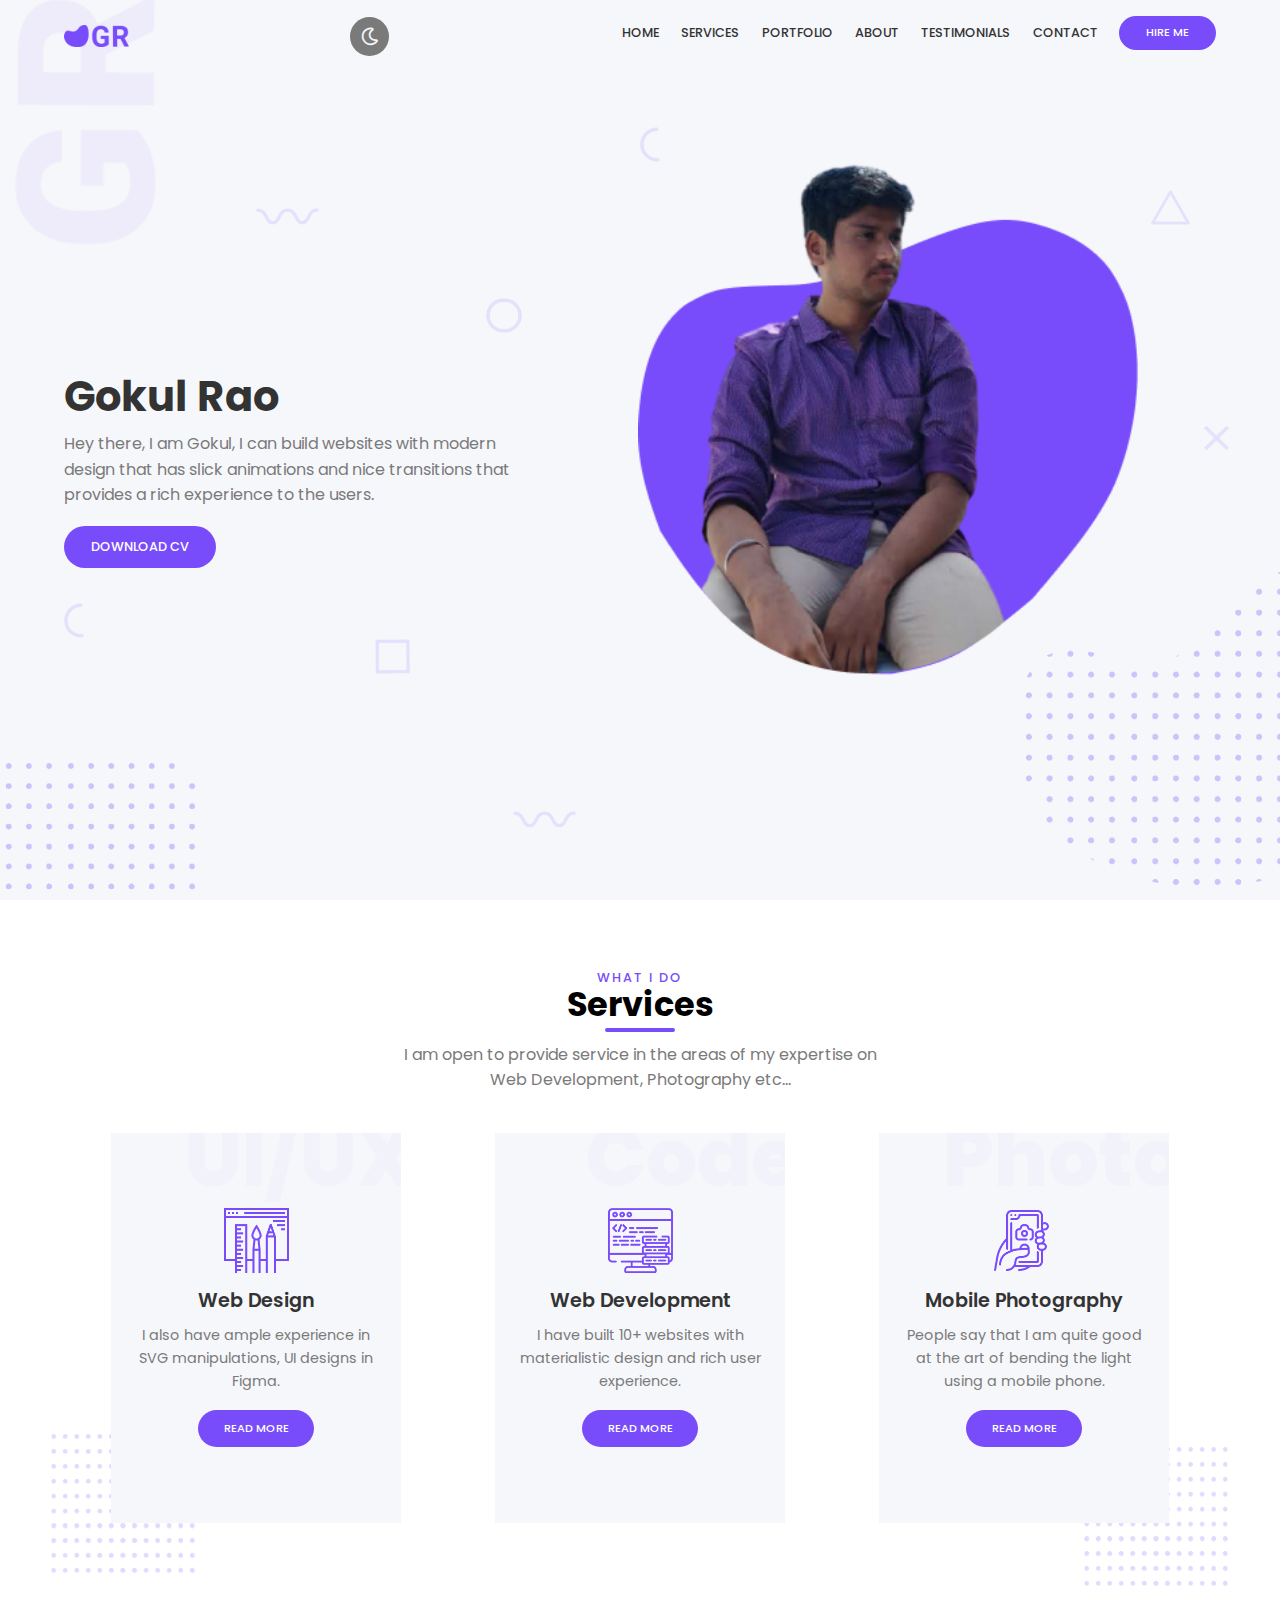
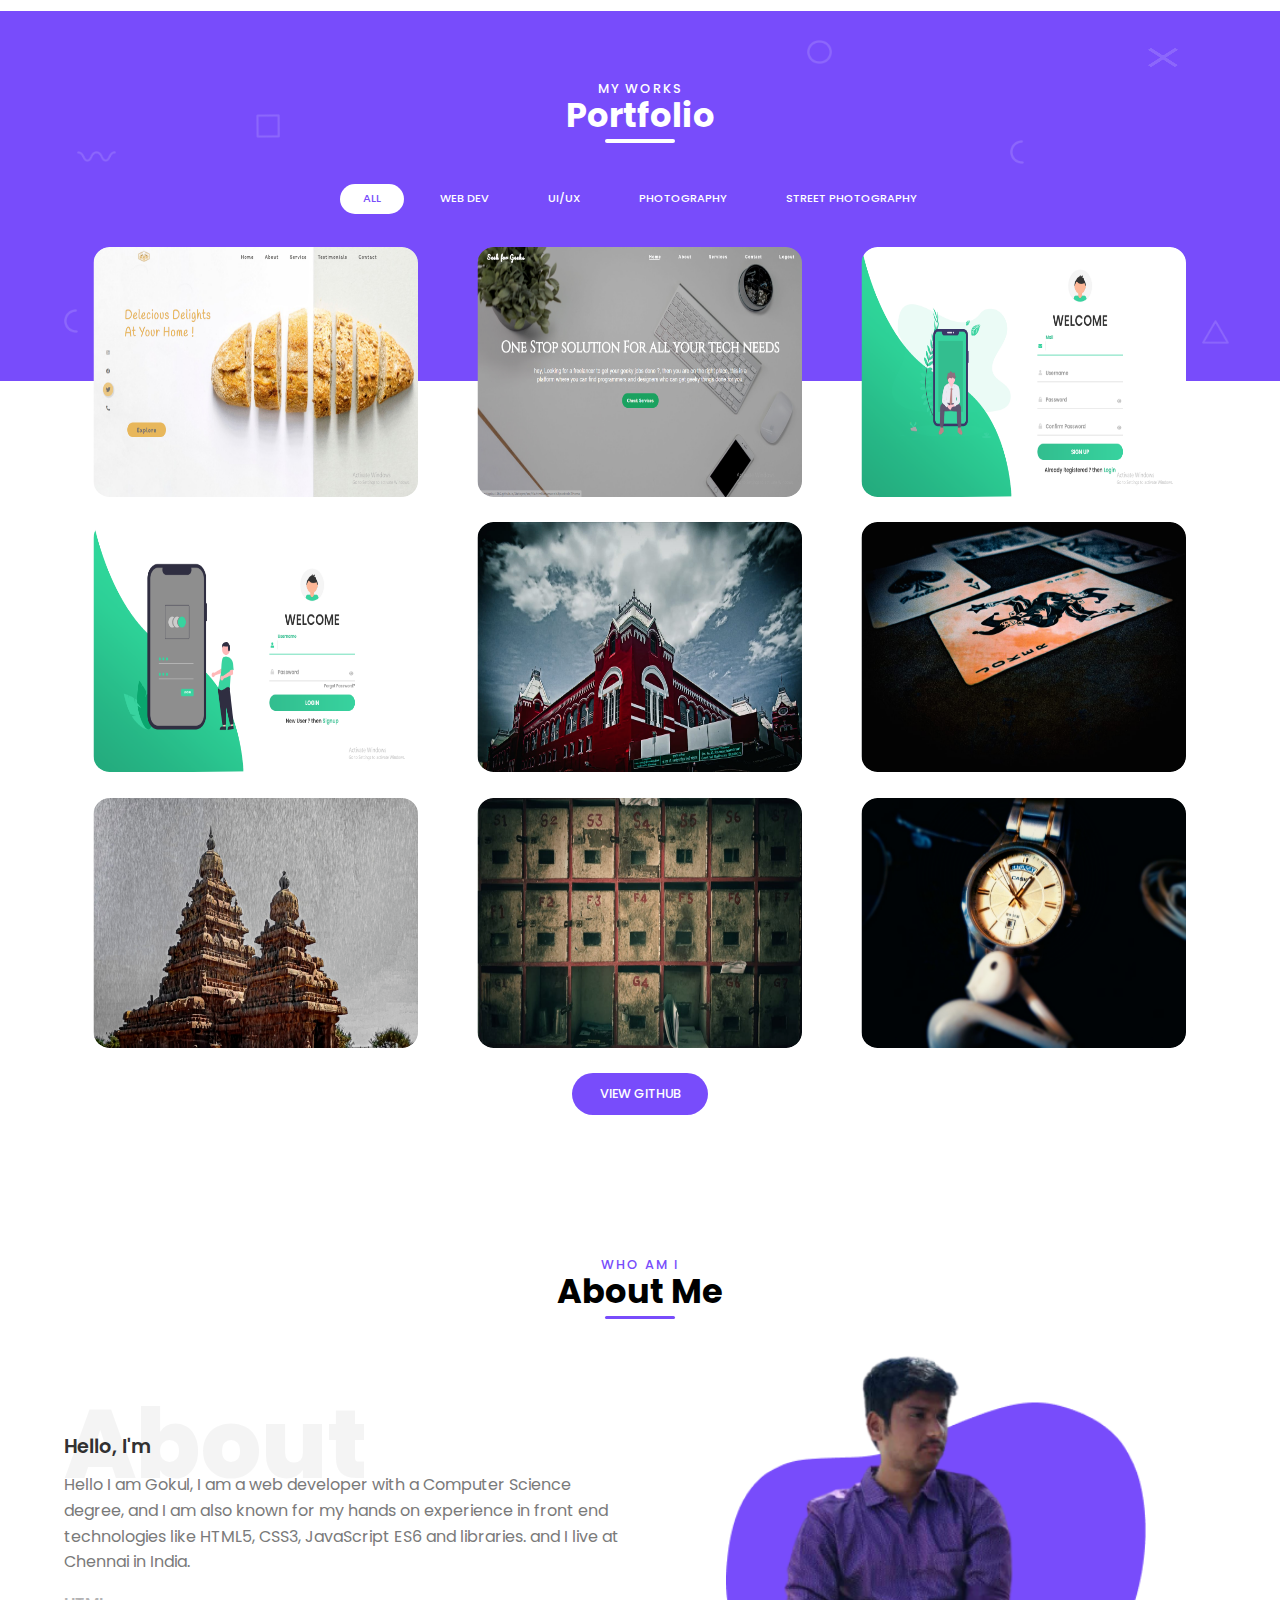
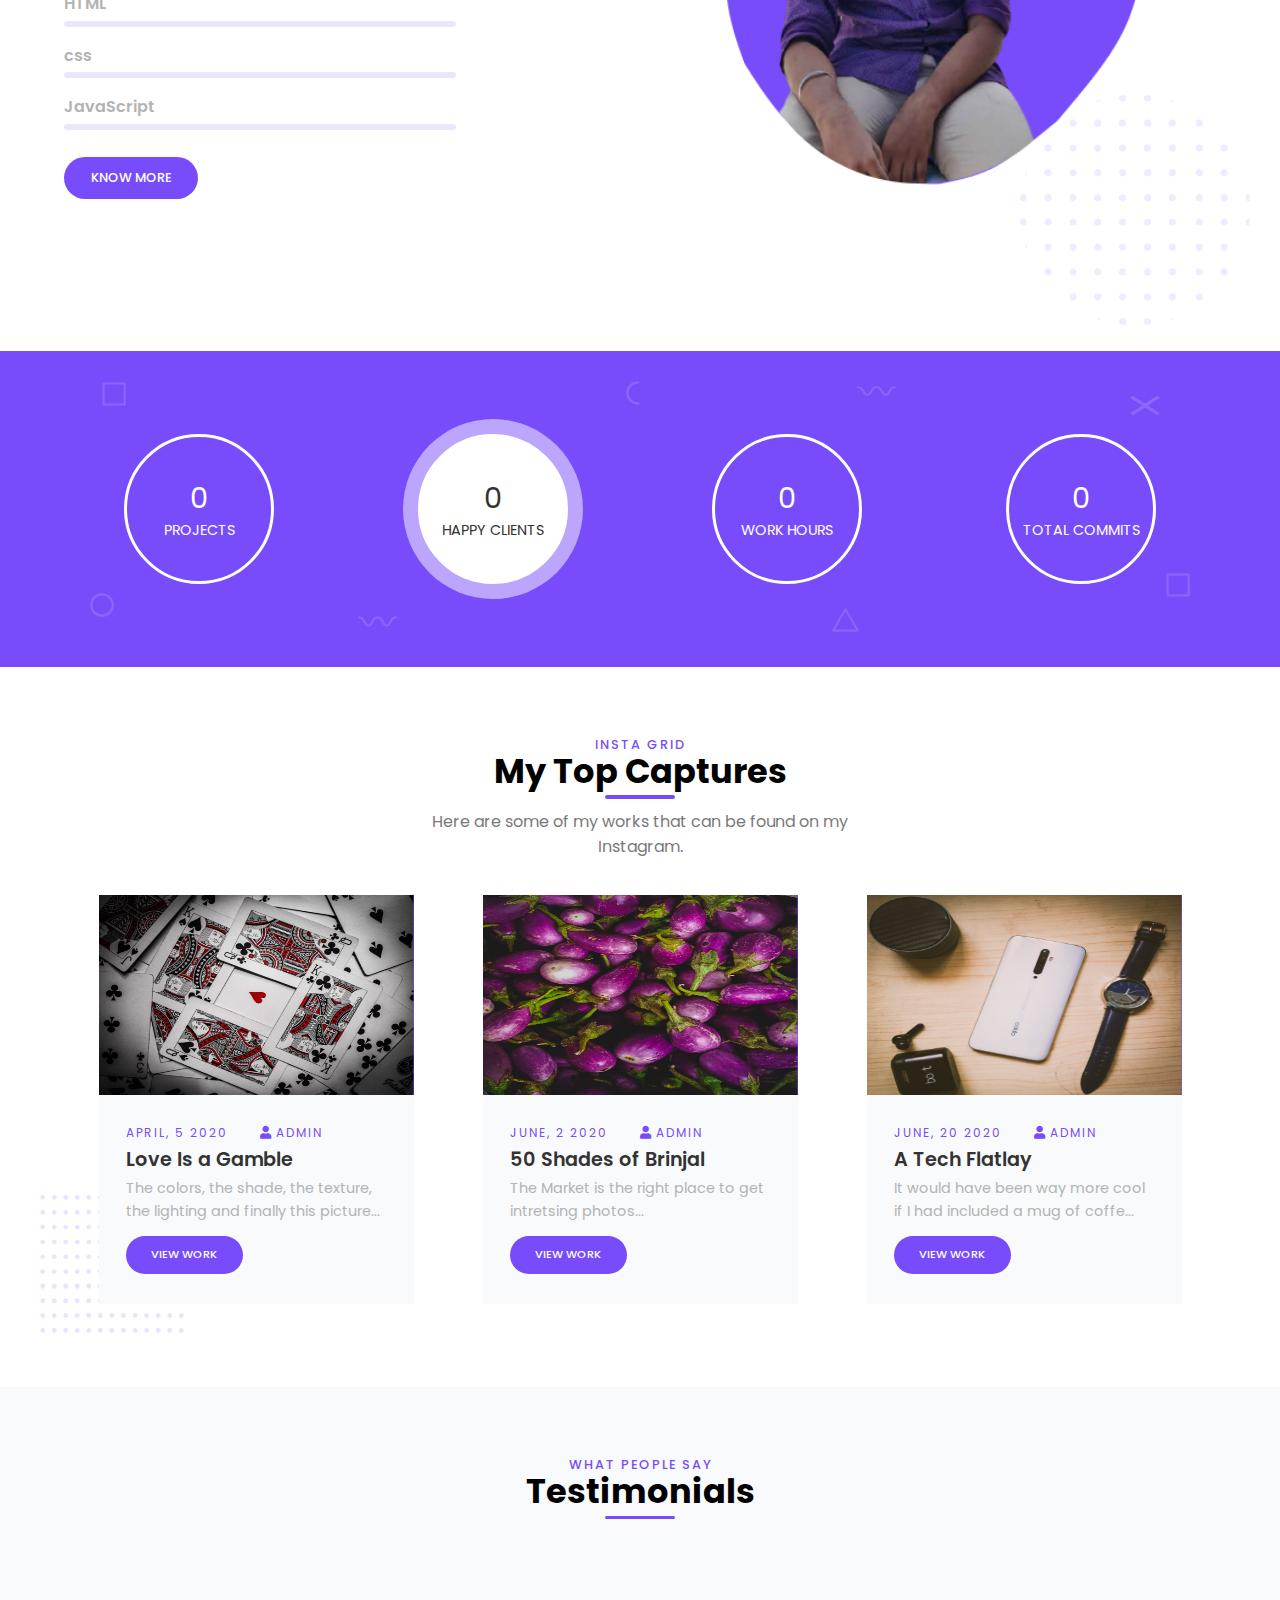
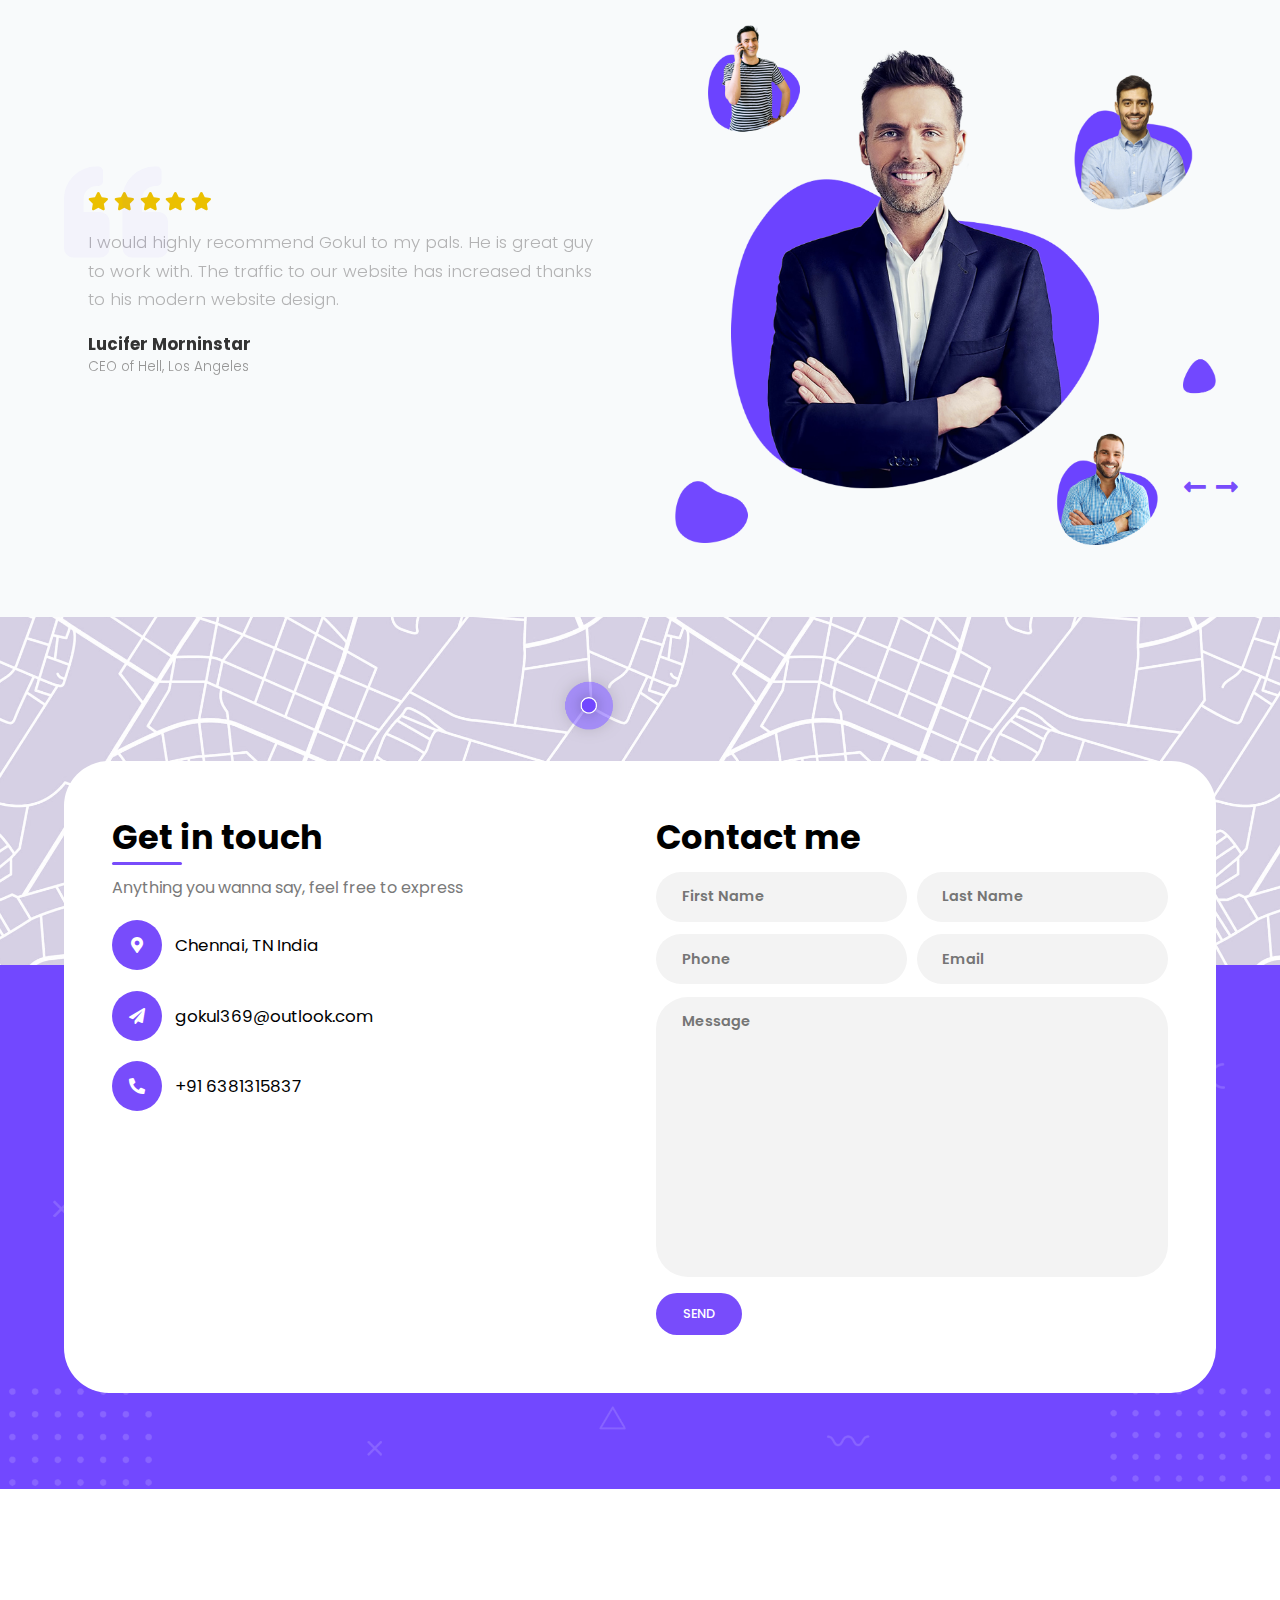
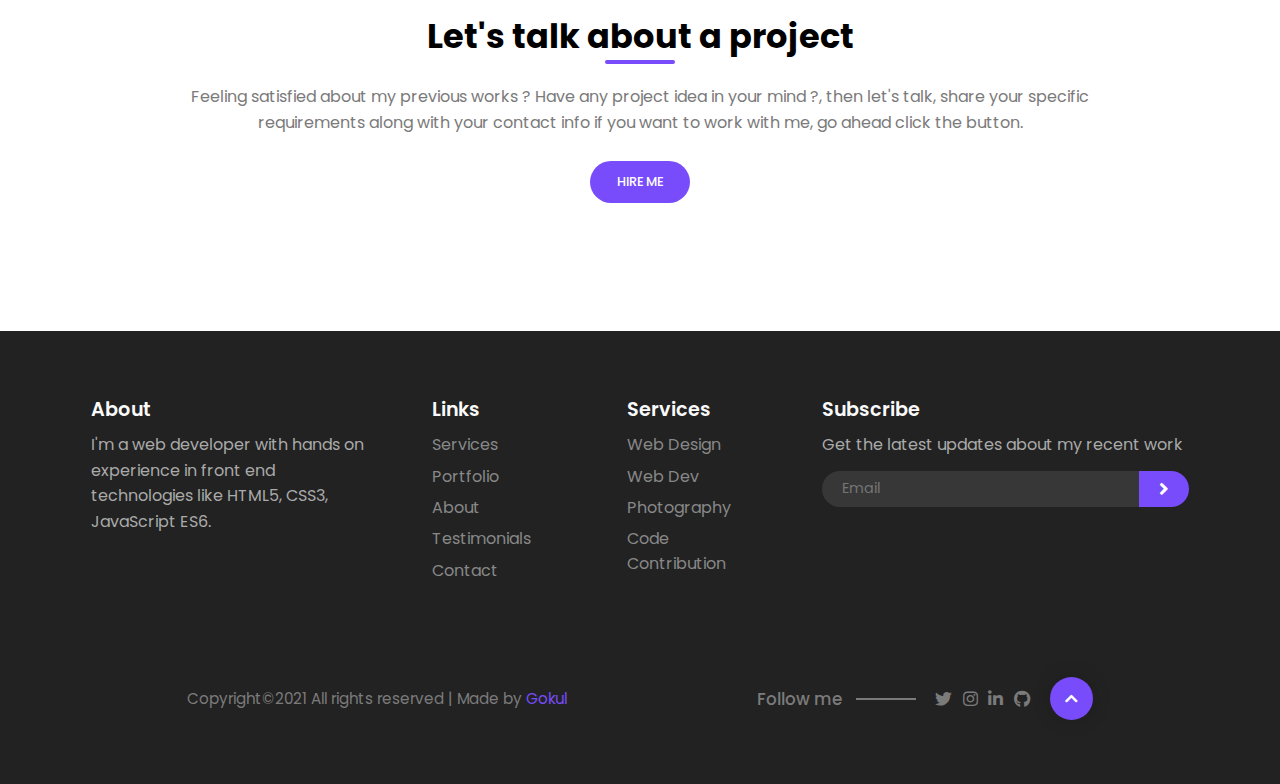
==== commit 33badfa6: "img chngs" ====
--- a/index.html
+++ b/index.html
@@ -24,13 +24,13 @@
           <img src="./img/shapes/wave.png" class="shape wave wave1" />
           <img src="./img/shapes/wave.png" class="shape wave wave2" />
           <img src="./img/shapes/triangle.png" class="shape triangle" />
-          <img src="./img/shapes/letters.png" class="letters" />
+          <img src="./img/shapes/letters1.png" class="letters" />
           <img src="./img/shapes/points1.png" class="points points1" />
         </div>
         <nav>
           <div class="container">
             <div class="logo">
-              <img src="./img/logo.png" />
+              <img src="./img/logo1.png" />
             </div>
 
             
--- a/css/style.css
+++ b/css/style.css
@@ -22,9 +22,9 @@
   --dark-one: rgb(255, 255, 255);
   --dark-two: #fcfcfc;
   --main-color: #784cfb;
-  --light-one: #333333;
-  --light-two: #494949;
-  --light-three: #5f5f5f;
+  --light-one: #303052;
+  --light-two: #3b364e;
+  --light-three: #312b44;
 }
 
 /*regular styles */
@@ -337,11 +337,11 @@
 }
 nav.open .hamburger-menu .bar::before {
   transform: translateY(0) rotate(45deg);
-  background-color: var(--light-one);
+  background-color: #fff;
 }
 nav.open .hamburger-menu .bar::after {
   transform: translateY(0) rotate(-45deg);
-  background-color: var(--light-one);
+  background-color: #fff;
 }
 nav.open .links {
   transform: translateX(0);
@@ -703,7 +703,7 @@
   margin: 1rem 0;
 }
 .skill-title {
-  color: rgb(150, 150, 150);
+  color:#b3b3b4;
   font-weight: 600;
   margin-bottom: 0.3rem;
 }
@@ -904,7 +904,7 @@
   margin: 0.5rem 0 1.5rem 0;
   font-size: 1.2rem;
   line-height: 1.6;
-  color: rgb(150, 150, 150);
+  color: #b3b3b4;
 }
 .blog-card:hover {
   transform: translateY(-15px);
@@ -959,7 +959,7 @@
 .review-text {
   font-size: 1.35rem;
   font-weight: 300;
-  color: rgb(150, 150, 150);
+  color: #b3b3b4;
   line-height: 1.7;
 }
 .review-info {
@@ -1761,6 +1761,9 @@
   .links a {
     color: var(--light-one);
   }
+  .big-wrapper.dark .links a{
+    color:var(--dark-one);
+  }
 
   .links a.active {
     margin-left: 0;
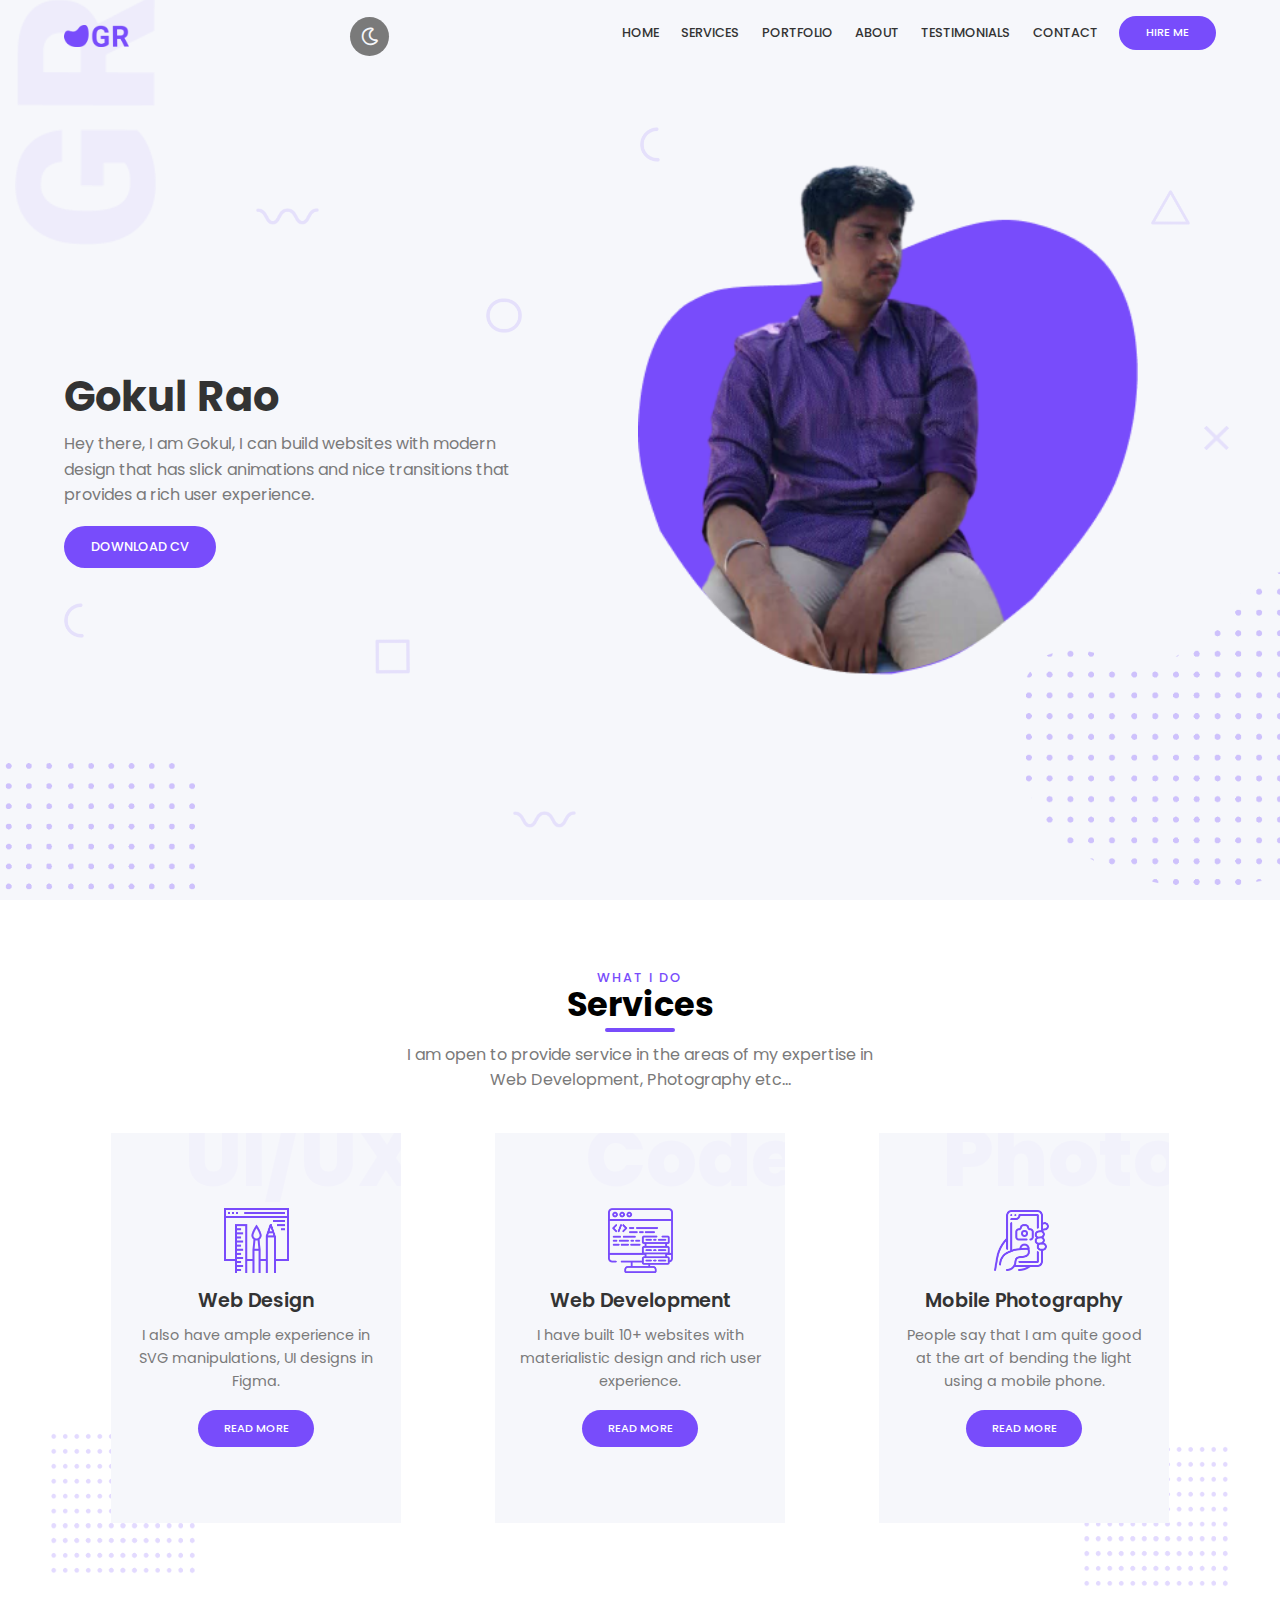
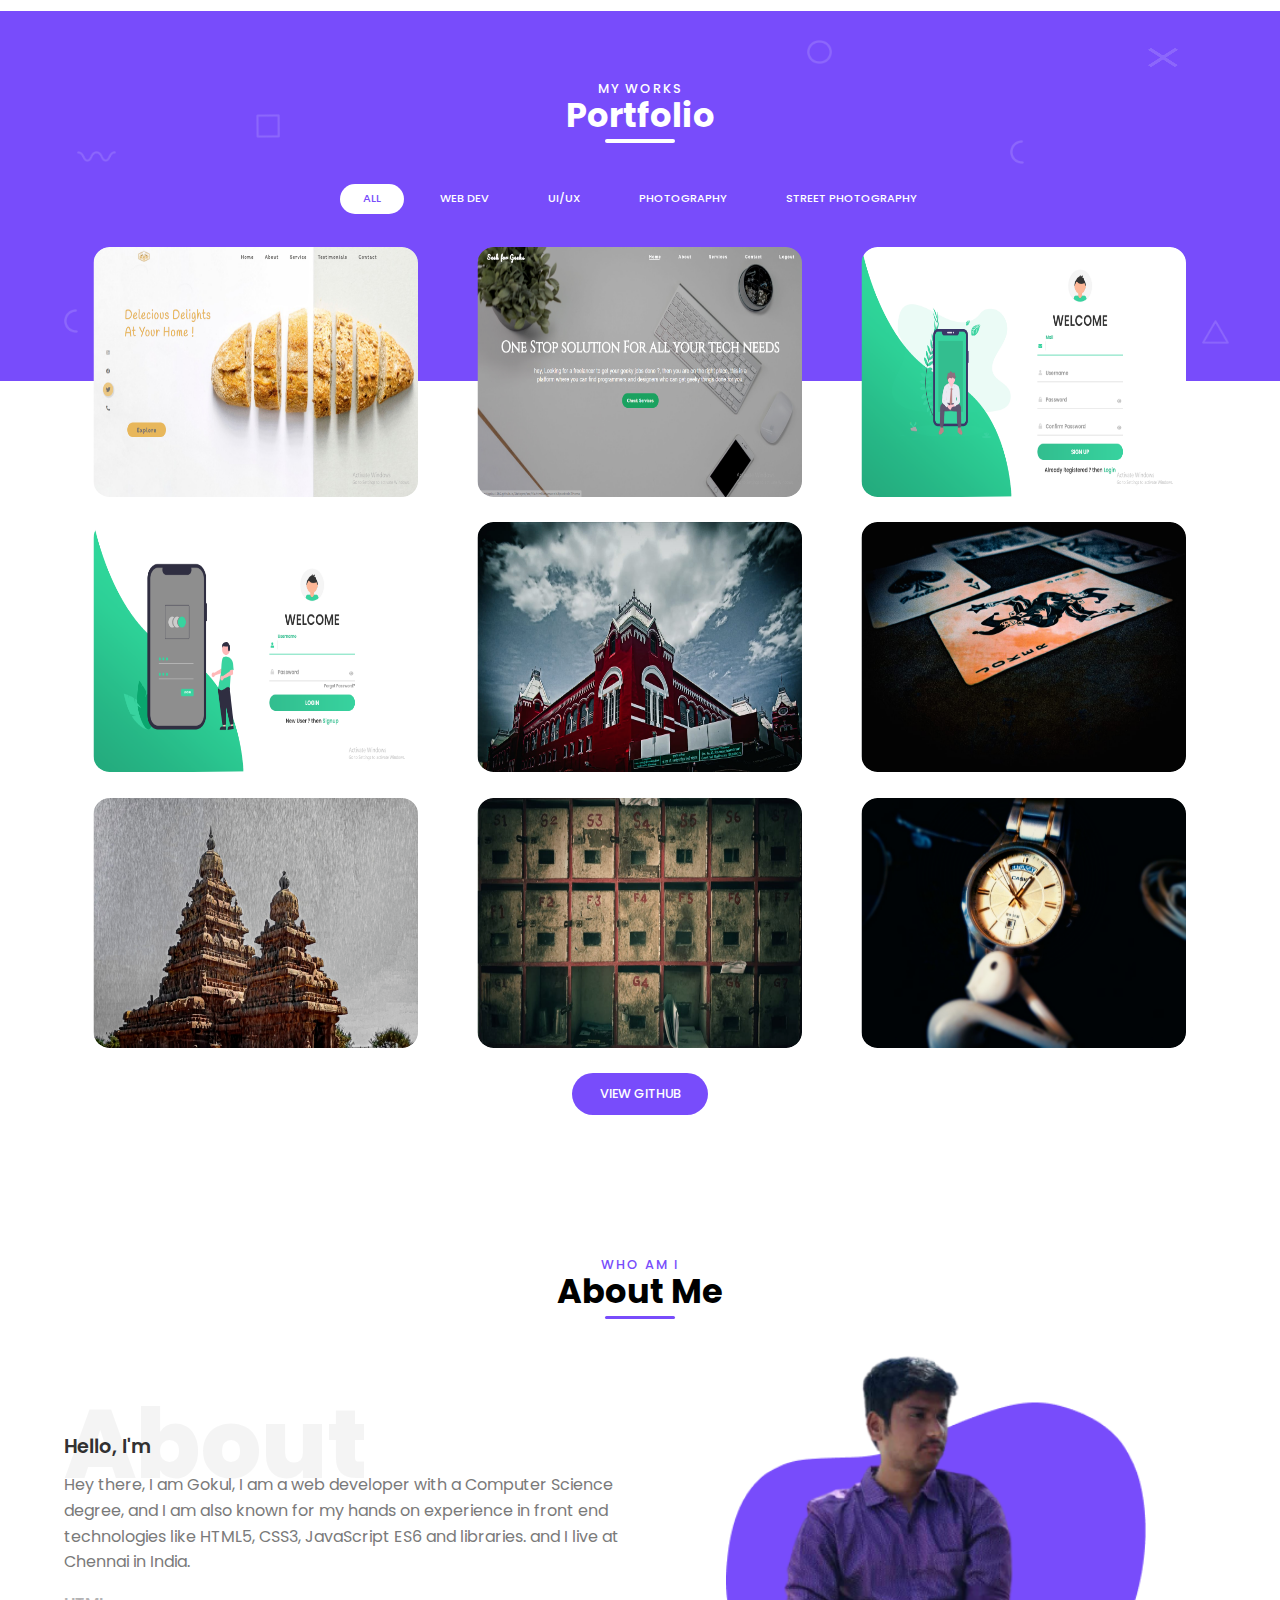
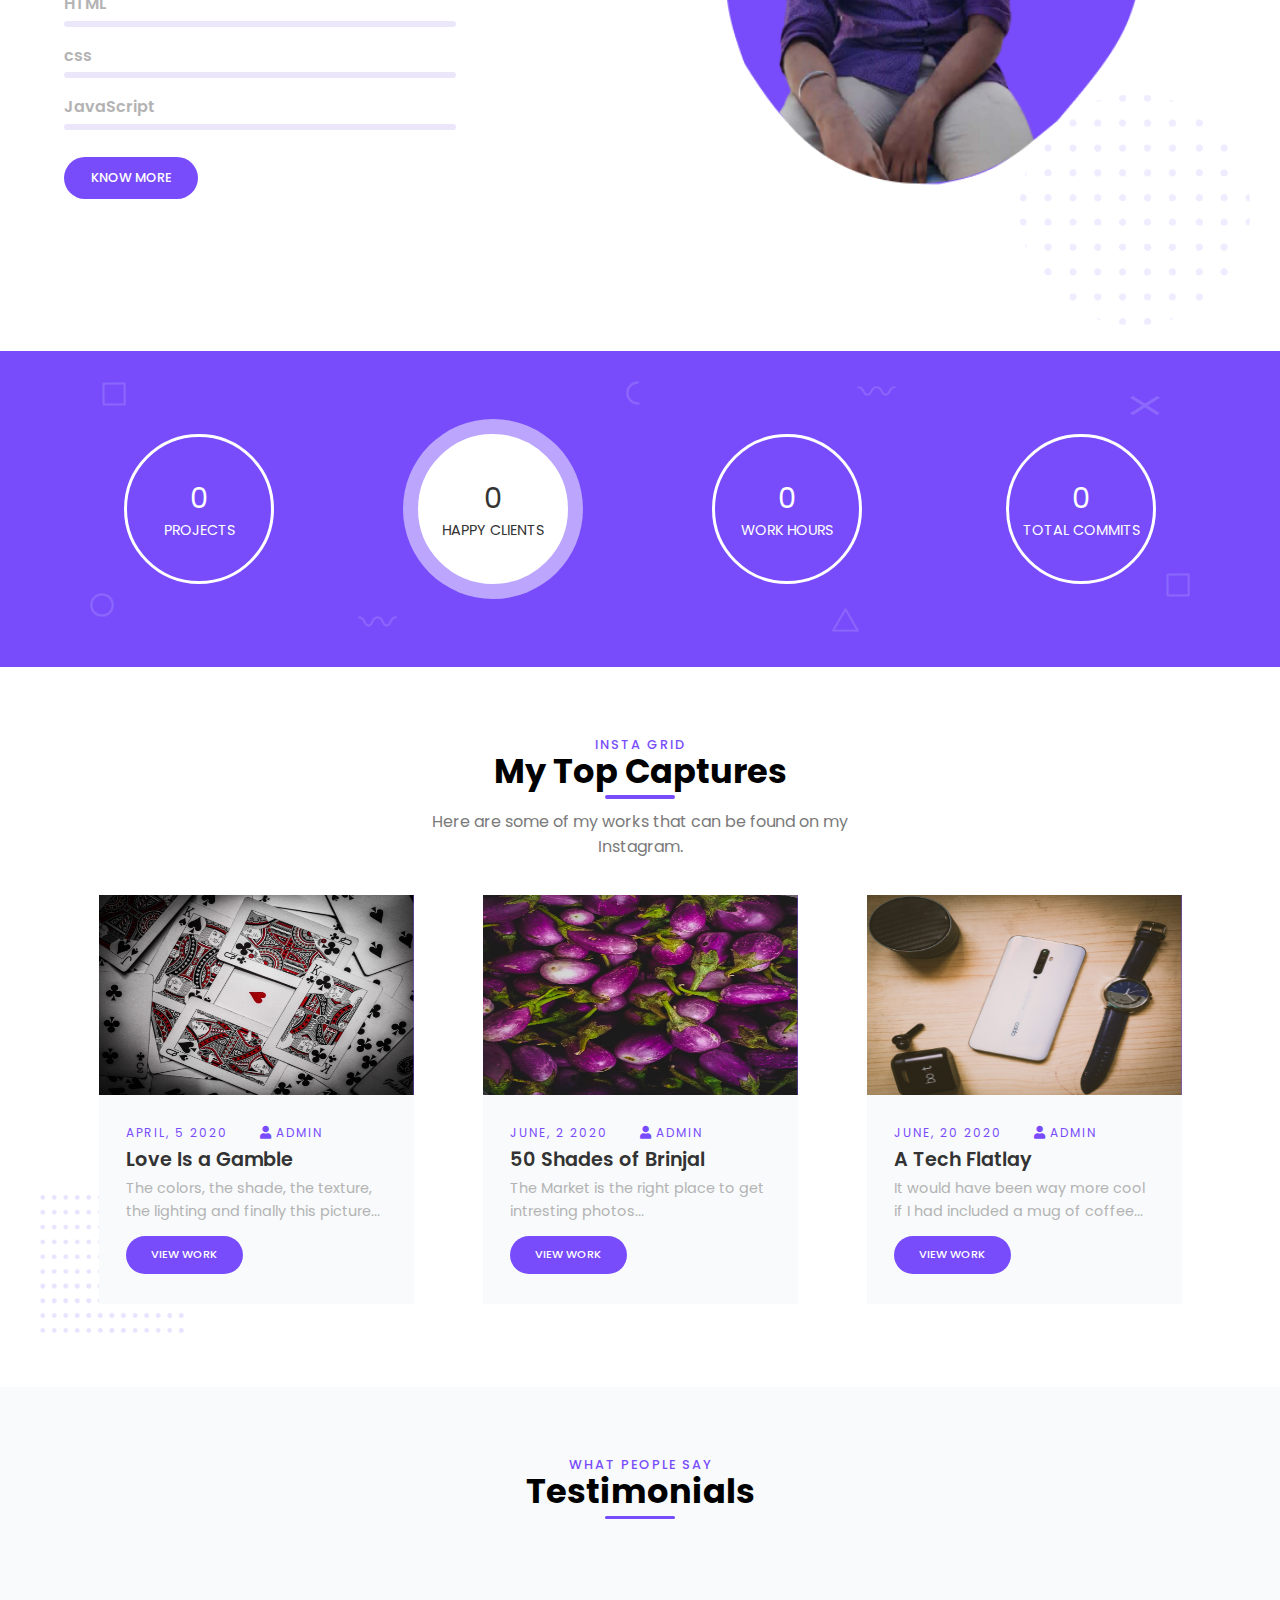
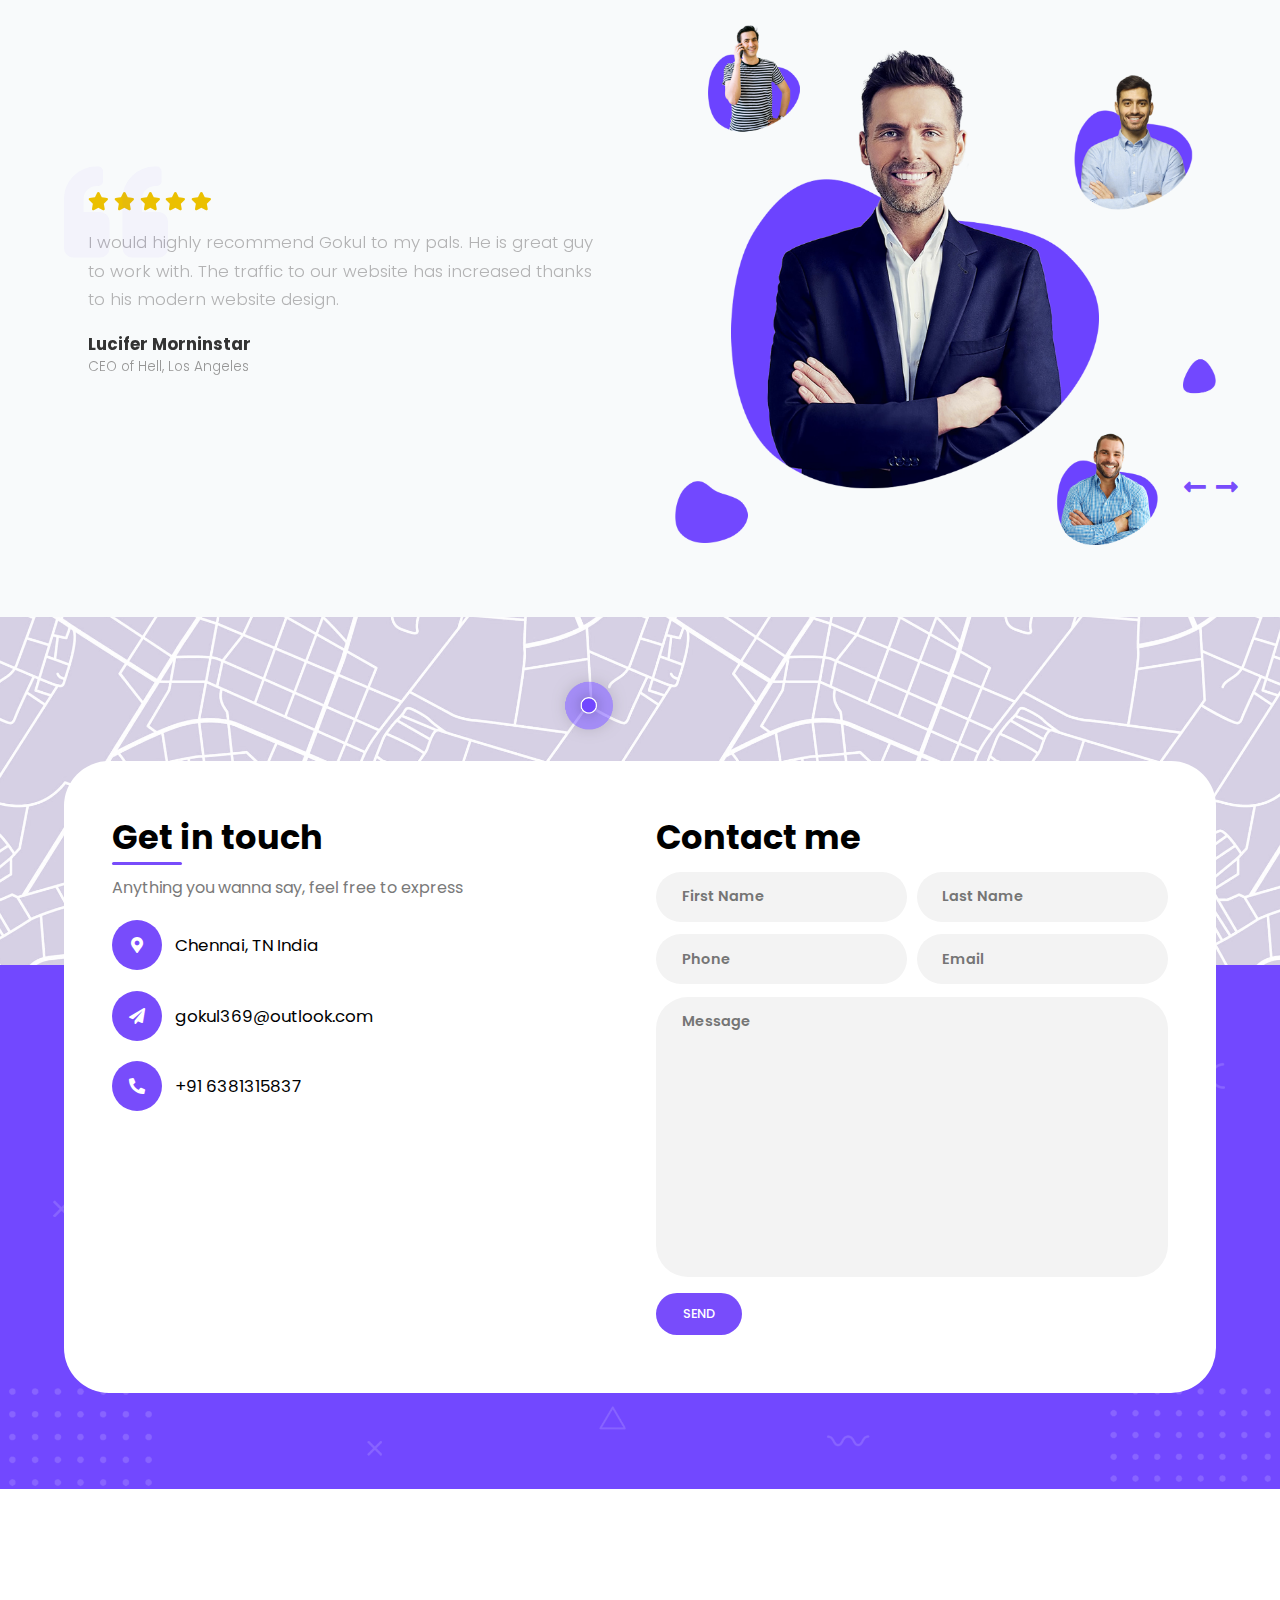
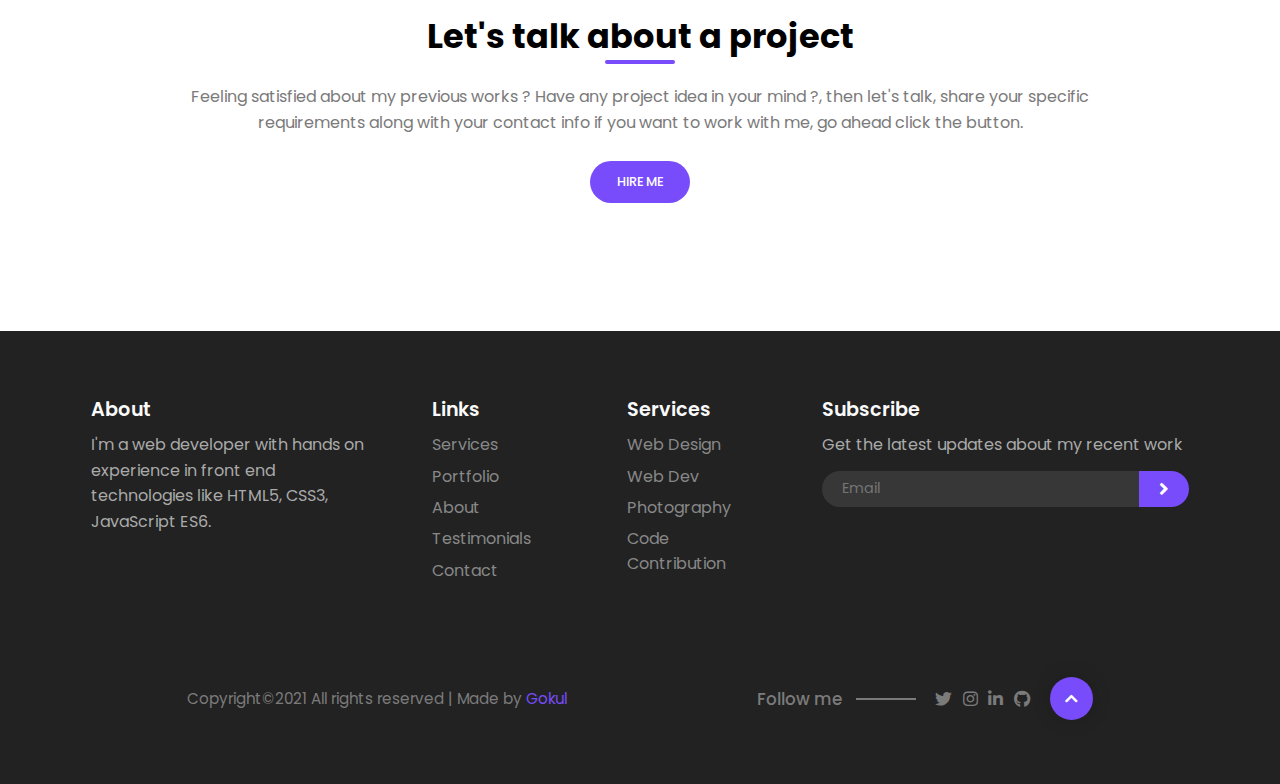
==== commit 4da7e20c: "Update index.html" ====
--- a/index.html
+++ b/index.html
@@ -65,7 +65,7 @@
             <div class="column1">
               <h1 class="header-title">Gokul Rao</h1>
               <p class="text">
-                Hey there, I am Gokul, I can build websites with modern design that has slick animations and nice transitions that provides a rich  experience to the users. 
+                Hey there, I am Gokul, I can build websites with modern design that has slick animations and nice transitions that provides a rich  user experience. 
 
               </p>
               <a href="https://drive.google.com/file/d/1lMfftoCq1Aoj6Cp-bi5y8SafYhz9dzE-/view?usp=sharing" download class="btn">Download cv</a>
@@ -83,7 +83,7 @@
           <div class="section-header">
             <h3 class="title" data-title="What I Do">Services</h3>
             <p class="text">
-              I am open to provide service in the areas of my expertise on Web Development, Photography etc...
+              I am open to provide service in the areas of my expertise in Web Development, Photography etc...
             </p>
           </div>
 
@@ -317,7 +317,7 @@
             <div class="column1">
               <h3 class="title-sm">Hello, I'm</h3>
               <p class="text">
-                Hello I am Gokul, I am a web developer with a Computer Science degree,
+                Hey there, I am Gokul, I am a web developer with a Computer Science degree,
                 and I am also known for my hands on experience in front end technologies like HTML5, CSS3, JavaScript ES6 and libraries.
                 and I live at Chennai in India. 
               </p>
@@ -441,7 +441,7 @@
                 </div>
                 <h3 class="title-sm">50 Shades of Brinjal</h3>
                 <p class="blog-text">
-                  The Market is the  right place to get intretsing photos...
+                  The Market is the  right place to get intresting photos...
                 </p>
                 <a href="https://www.instagram.com/p/CCiMPchAit7/?utm_source=ig_web_copy_link" class="btn small">View work</a>
               </div>
@@ -460,7 +460,7 @@
                 </div>
                 <h3 class="title-sm">A Tech Flatlay</h3>
                 <p class="blog-text">
-                  It would have been way more cool if I had included a mug of coffe...
+                  It would have been way more cool if I had included a mug of coffee...
                 </p>
                 <a href="https://www.instagram.com/p/CIGEy9JAU_Q/?utm_source=ig_web_copy_link" class="btn small">view work</a>
               </div>
--- a/css/style.css
+++ b/css/style.css
@@ -186,7 +186,7 @@
   display: inline-block;
   padding: 0.85rem 2rem;
   background-color: var(--main-color);
-  color: var(--light-one);
+  color: #fff;
   border-radius: 2rem;
   font-size: 1.05rem;
   font-weight: 500;
@@ -282,7 +282,7 @@
 }
 .links a.active {
   background-color: var(--main-color);
-  color: var(--light-one);
+  color: #fff;
   border-radius: 2rem;
   font-size: 1rem;
   padding: 0.9rem 2rem;
@@ -292,7 +292,7 @@
   color: var(--main-color);
 }
 .links a.active:hover {
-  color: var(--light-one);
+  color: #fff;
   background-color: #6b44e0;
 }
 
